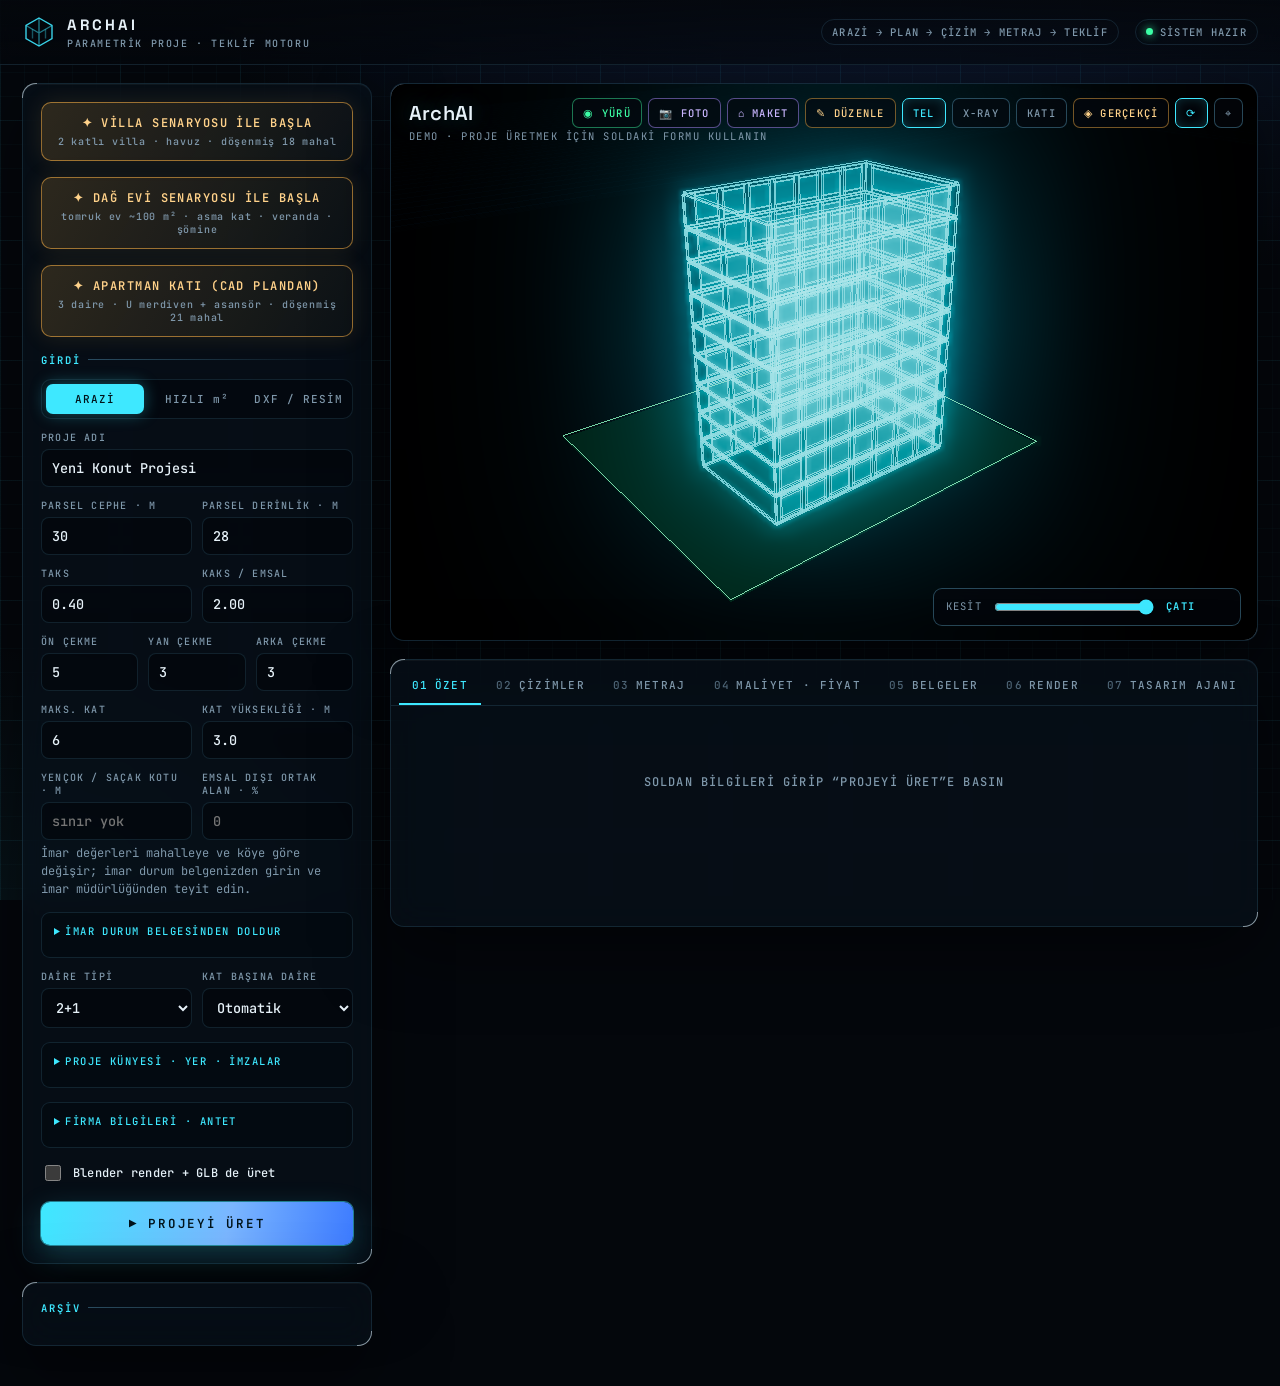
==== webapp/static/index.html @ e8eab5c1 "feat: imar durum belgesinden arazi formunu doldurma - Metin katmanlı PDF (e-imar çıktısı) çevrimdışı" ====
<!doctype html>
<html lang="tr">
<head>
<meta charset="utf-8">
<meta name="viewport" content="width=device-width, initial-scale=1">
<meta name="color-scheme" content="dark">
<title>ArchAI — Parametrik Proje ve Teklif</title>
<link rel="icon" href="data:image/svg+xml,%3Csvg xmlns='http://www.w3.org/2000/svg' viewBox='0 0 34 34'%3E%3Cpath d='M17 3 30 10.5v13L17 31 4 23.5v-13Z' fill='%2304070c' stroke='%233ee8ff' stroke-width='2'/%3E%3C/svg%3E">
<link rel="preconnect" href="https://fonts.googleapis.com"><link rel="preconnect" href="https://fonts.gstatic.com" crossorigin>
<link href="https://fonts.googleapis.com/css2?family=Space+Grotesk:wght@400;500;600;700&family=JetBrains+Mono:wght@400;500;600&display=swap" rel="stylesheet">
<script type="importmap">{"imports":{"three":"./vendor/three/three.module.js","three/addons/":"./vendor/three/addons/"}}</script>
<link rel="stylesheet" href="designs.css">
<link rel="stylesheet" href="muteahhit.css">
<style>
:root{
  --void:#04070c;--glass:rgba(9,17,27,.66);
  --line:rgba(120,210,255,.13);--line-hi:rgba(120,210,255,.32);
  --ink:#e6f1f8;--mute:#7f98ab;--dim:#4d6475;
  --cy:#3ee8ff;--cy-soft:rgba(62,232,255,.14);--blue:#3d7bff;--ok:#3cffa6;--bad:#ff5d6c;--warn:#ffb547;
  --mono:"JetBrains Mono",ui-monospace,monospace;--sans:"Space Grotesk",system-ui,sans-serif;
}
*{box-sizing:border-box}
html,body{margin:0;min-height:100%}
body{background:var(--void);color:var(--ink);font:14px/1.5 var(--sans);-webkit-font-smoothing:antialiased;
  background-image:
    radial-gradient(1200px 700px at 70% -10%,rgba(61,123,255,.16),transparent 60%),
    radial-gradient(900px 600px at -10% 110%,rgba(62,232,255,.08),transparent 60%),
    linear-gradient(rgba(62,232,255,.055) 1px,transparent 1px),linear-gradient(90deg,rgba(62,232,255,.055) 1px,transparent 1px),
    linear-gradient(rgba(62,232,255,.022) 1px,transparent 1px),linear-gradient(90deg,rgba(62,232,255,.022) 1px,transparent 1px);
  background-size:auto,auto,120px 120px,120px 120px,24px 24px,24px 24px;background-attachment:fixed}
::selection{background:var(--cy);color:#001018}
.mono{font-family:var(--mono)}

/* ---------- üst bar */
.bar{display:flex;align-items:center;gap:16px;padding:14px 22px;border-bottom:1px solid var(--line);
  background:linear-gradient(180deg,rgba(4,7,12,.9),rgba(4,7,12,.55));backdrop-filter:blur(10px);position:sticky;top:0;z-index:5}
.logo{display:flex;align-items:center;gap:11px}
.logo b{font-weight:700;letter-spacing:.2em;font-size:15px}
.logo small{display:block;font:500 10px var(--mono);color:var(--mute);letter-spacing:.16em}
.bar .sp{flex:1}
.chip{font:500 10.5px var(--mono);letter-spacing:.12em;color:var(--mute);border:1px solid var(--line);padding:5px 10px;border-radius:99px;display:flex;gap:7px;align-items:center}
.dot{width:7px;height:7px;border-radius:50%;background:var(--ok);box-shadow:0 0 10px var(--ok)}
.chip.busy .dot{background:var(--warn);box-shadow:0 0 10px var(--warn);animation:pulse .8s infinite alternate}
@keyframes pulse{to{opacity:.3}}

/* ---------- yerleşim */
.grid{display:grid;grid-template-columns:350px minmax(0,1fr);gap:18px;padding:18px 22px 40px;max-width:1680px;margin:auto}
.grid>*,.stage>*{min-width:0}
.vp canvas{max-width:100%}
@media (max-width:980px){.grid{grid-template-columns:minmax(0,1fr);padding:12px 16px 30px}.bar{padding:12px 16px}.bar .chip.opt{display:none}.stage{order:-1}.vp{height:58vh;min-height:340px}}
.glass{position:relative;background:var(--glass);border:1px solid var(--line);border-radius:14px;backdrop-filter:blur(16px) saturate(130%);
  box-shadow:inset 0 1px 0 rgba(255,255,255,.04),0 24px 70px rgba(0,0,0,.5)}
/* mimari kesim işaretleri */
.glass::before,.glass::after{content:"";position:absolute;width:14px;height:14px;pointer-events:none;border-color:var(--cy);opacity:.55}
.glass::before{top:-1px;left:-1px;border-top:1px solid;border-left:1px solid;border-top-left-radius:14px}
.glass::after{bottom:-1px;right:-1px;border-bottom:1px solid;border-right:1px solid;border-bottom-right-radius:14px}
.pad{padding:18px}
.sec-t{font:600 10.5px var(--mono);letter-spacing:.18em;color:var(--cy);margin:0 0 12px;display:flex;align-items:center;gap:8px}
.sec-t::after{content:"";flex:1;height:1px;background:linear-gradient(90deg,var(--line-hi),transparent)}

/* ---------- form */
label{display:block;font:500 10px var(--mono);letter-spacing:.12em;text-transform:uppercase;color:var(--mute);margin:12px 0 5px}
input,select{width:100%;padding:9px 10px;border:1px solid var(--line);border-radius:8px;background:rgba(2,6,11,.6);color:var(--ink);
  font:500 13.5px var(--mono);transition:border-color .15s,box-shadow .15s}
input:focus,select:focus{outline:0;border-color:var(--cy);box-shadow:0 0 0 3px var(--cy-soft),0 0 18px rgba(62,232,255,.18)}
input[type=file]{font-size:12px;padding:8px}
select option{background:#0b1522}
.r2{display:grid;grid-template-columns:1fr 1fr;gap:10px}.r3{display:grid;grid-template-columns:repeat(3,1fr);gap:10px}
.check{display:flex;gap:9px;align-items:center;margin:14px 0 2px;font:500 12px var(--mono);color:var(--ink);text-transform:none;letter-spacing:.02em;cursor:pointer}
.check input{width:16px;height:16px;accent-color:var(--cy)}
button{font:600 13px var(--sans);cursor:pointer;border:0;border-radius:9px;color:var(--ink);background:transparent;transition:transform .12s,box-shadow .2s,background .2s,color .2s}
button:active{transform:translateY(1px)}
.primary{width:100%;margin-top:16px;padding:13px;letter-spacing:.14em;font:600 12.5px var(--mono);color:#00131a;
  background:linear-gradient(100deg,var(--cy),#7ab6ff 60%,var(--blue));box-shadow:0 0 0 1px rgba(62,232,255,.5),0 10px 30px rgba(62,232,255,.22)}
.primary:hover{box-shadow:0 0 0 1px var(--cy),0 12px 40px rgba(62,232,255,.4)}
.primary:disabled{filter:grayscale(.7) brightness(.7);cursor:wait}
.ghost{display:inline-block;border:1px solid var(--line-hi);padding:8px 12px;color:var(--cy);font:500 11.5px var(--mono);letter-spacing:.08em;border-radius:9px;text-decoration:none}
.ghost:hover{background:var(--cy-soft)}
.villa{width:100%;margin:0 0 16px;padding:12px;border-radius:10px;border:1px solid rgba(255,181,71,.55);color:#ffd28a;font:600 12px var(--mono);letter-spacing:.12em;
  background:linear-gradient(120deg,rgba(255,181,71,.16),rgba(255,181,71,.03));box-shadow:0 0 22px rgba(255,181,71,.12)}
.villa small{display:block;margin-top:4px;font:500 10px var(--mono);letter-spacing:.08em;color:var(--mute)}
.villa:hover{box-shadow:0 0 0 1px #ffb547,0 0 28px rgba(255,181,71,.3)}
.seg{display:grid;grid-template-columns:repeat(3,1fr);gap:4px;padding:4px;border:1px solid var(--line);border-radius:10px;background:rgba(2,6,11,.55)}
.seg button{padding:8px 4px;font:500 11px var(--mono);letter-spacing:.1em;color:var(--mute);border-radius:7px}
.seg button.on{color:#00131a;background:var(--cy);box-shadow:0 0 16px rgba(62,232,255,.35)}
.err{display:none;margin-top:10px;padding:9px 10px;border:1px solid rgba(255,93,108,.4);background:rgba(255,93,108,.08);color:var(--bad);border-radius:8px;font:500 12px var(--mono)}
details.kunye{margin-top:14px;padding:2px 12px 10px;background:rgba(2,6,11,.35)}
details.kunye summary{font:500 10.5px var(--mono);letter-spacing:.14em;color:var(--cy)}
.recent a{display:flex;justify-content:space-between;gap:10px;padding:9px 2px;border-bottom:1px dashed var(--line);text-decoration:none;color:var(--ink);font-size:13px}
.recent a:hover{color:var(--cy)}.recent small{font:500 11px var(--mono);color:var(--mute);white-space:nowrap}

/* ---------- 3D sahne */
.stage{display:grid;gap:18px;min-width:0;align-content:start}
.vp{height:min(62vh,640px);min-height:380px;overflow:hidden;padding:0}
.vp canvas{display:block;width:100%;height:100%;border-radius:14px}
.hud{position:absolute;pointer-events:none;font-family:var(--mono)}
.hud *{pointer-events:auto}
.hud.tl{top:16px;left:18px}.hud.tr{top:14px;right:14px;display:flex;gap:6px}.hud.bl{left:18px;bottom:16px}.hud.br{right:16px;bottom:14px}
.hud.bc{left:50%;bottom:14px;transform:translateX(-50%);display:none;align-items:center;gap:8px;pointer-events:auto;background:rgba(4,8,14,.55);
  padding:6px 10px;border-radius:10px;backdrop-filter:blur(6px);color:#e6f1f8;font-size:11px}
.vp.real:not(.editing) .hud.bc{display:flex}
.vp.walking>.hud.bc{display:none!important}  /* yürürken klavye ipucuyla çakışmasın */.hud.bc input{width:130px;accent-color:#ffb547}.hud.bc b{min-width:38px;font-weight:600}
.hud.bc .vbtn.on{background:#1d2c55;border-color:#8fa8ff;color:#dfe6ff}
@media (max-width:700px){.hud.bc{bottom:112px}.hud.bc input{width:90px}}
.hud .pname{font:600 20px var(--sans);letter-spacing:.01em;text-shadow:0 0 24px rgba(62,232,255,.35)}
.hud .meta{font-size:10.5px;letter-spacing:.14em;color:var(--mute);margin-top:3px}
.vbtn{font:500 10.5px var(--mono);letter-spacing:.12em;padding:7px 10px;border:1px solid var(--line-hi);background:rgba(4,8,14,.6);color:var(--mute);border-radius:7px;backdrop-filter:blur(6px)}
.vbtn.on{color:var(--cy);border-color:var(--cy);box-shadow:inset 0 0 12px rgba(62,232,255,.18)}
.stats{display:flex;gap:18px}
.stats div{min-width:110px}.stats small{display:block;font-size:9.5px;letter-spacing:.16em;color:var(--mute)}
.stats b{font:600 17px var(--mono);color:var(--ink)}.stats b.hl{color:var(--cy);text-shadow:0 0 16px rgba(62,232,255,.4)}
.slider{display:flex;align-items:center;gap:10px;padding:8px 12px;border:1px solid var(--line-hi);border-radius:9px;background:rgba(4,8,14,.6);backdrop-filter:blur(6px);font-size:10.5px;letter-spacing:.12em;color:var(--mute)}
.slider input{width:160px;padding:0;accent-color:var(--cy);background:none;border:0;box-shadow:none}
.slider b{color:var(--cy);min-width:62px;font-weight:600}
@media (max-width:700px){.stats div:nth-child(n+2){display:none}.hud.bl{bottom:68px}.slider input{width:120px}
  .hud.tr{flex-wrap:wrap;justify-content:flex-end;max-width:48%}.hud.tl{max-width:50%}.hud .pname{font-size:16px}.hud .meta{font-size:9.5px}
}
.realbtn{color:#ffd28a;border-color:rgba(255,181,71,.45)}.realbtn.on{color:#ffd28a;border-color:#ffb547;box-shadow:inset 0 0 12px rgba(255,181,71,.25)}
.vp.real .hud .pname,.vp.real .hud .meta,.vp.real .stats b,.vp.real .stats small{text-shadow:0 1px 3px rgba(0,0,0,.85),0 0 14px rgba(0,0,0,.6)}
.vp.real .hud.tl,.vp.real .hud.bl{background:rgba(4,8,14,.55);padding:8px 12px;border-radius:10px;backdrop-filter:blur(6px)}
.idrawer{display:none;position:absolute;top:60px;right:12px;bottom:12px;width:310px;padding:0;z-index:3;overflow:hidden;flex-direction:column;pointer-events:auto}
.vp.editing .idrawer{display:flex}.vp.editing>.hud.bl{display:none}.vp.editing>.hud.br{right:auto;left:18px}  /* kesit düzenlerken de erişilebilir */
.vp.editing.walking .idrawer{top:58px}
.ihead{display:flex;align-items:center;gap:6px;padding:0 8px 0 0;border-bottom:1px solid var(--line)}.ihead .tabs{border:0;flex:1;margin:0}
.ibody{overflow:auto;padding:12px;flex:1}
.sw{display:grid;grid-template-columns:repeat(3,1fr);gap:7px}
.sw button{display:flex;flex-direction:column;gap:5px;padding:5px;border:1px solid var(--line);border-radius:9px;background:rgba(2,6,11,.5);color:var(--ink);font:500 10px var(--sans);text-align:center;line-height:1.2}
.sw button:hover{border-color:var(--line-hi)}.sw button.on{border-color:#ffb547;box-shadow:0 0 0 1px #ffb547,0 0 16px rgba(255,181,71,.25)}
.sw img{width:100%;aspect-ratio:1;object-fit:cover;border-radius:6px;background:#dfe3e6}
.sw.paint i{display:block;width:100%;aspect-ratio:1.6;border-radius:6px;border:1px solid rgba(255,255,255,.15)}
.sw.obj em{display:grid;place-items:center;width:100%;aspect-ratio:1;border-radius:6px;background:linear-gradient(160deg,#27384a,#121c27);font-style:normal;font-size:30px}
.irow{display:flex;gap:6px;margin-top:10px;flex-wrap:wrap}.irow .vbtn{flex:1}
.inote{color:var(--mute);font-size:11px;margin:8px 0 0}
.isum div{display:flex;justify-content:space-between;font:500 11.5px var(--mono);padding:4px 0;border-bottom:1px dashed var(--line)}.isum b{color:var(--cy);font-weight:600}.isum .muted b{color:var(--mute)}
.selbar{display:flex;gap:6px;align-items:center;padding:9px 12px;border-bottom:1px solid var(--line);background:rgba(255,181,71,.07)}.selbar b{flex:1;font-size:12.5px}
.ihint{display:none;position:absolute;left:18px;bottom:66px;max-width:calc(100% - 360px);white-space:normal !important;z-index:4;font:500 11px var(--mono);letter-spacing:.06em;color:#ffd28a;background:rgba(4,8,14,.82);border:1px solid rgba(255,181,71,.45);padding:7px 14px;border-radius:99px;pointer-events:none;white-space:nowrap}
@media (max-width:700px){.idrawer{left:8px;right:8px;width:auto;top:auto;height:52%}}
.truebtn{color:#c9b6ff;border-color:rgba(170,140,255,.5)}.truebtn:hover{box-shadow:inset 0 0 12px rgba(170,140,255,.3)}.truebtn:disabled{opacity:.45;cursor:wait}
.jobs{position:fixed;right:18px;bottom:18px;z-index:15;display:grid;gap:8px;width:320px}
.job{background:rgba(9,17,27,.92);border:1px solid rgba(170,140,255,.45);border-radius:11px;padding:11px 13px;font:500 11px var(--mono);letter-spacing:.06em;backdrop-filter:blur(10px);box-shadow:0 12px 40px rgba(0,0,0,.5)}
.job b{color:#d8ccff;font-weight:600}.job small{display:block;color:var(--mute);margin-top:3px}
.job .bar{height:4px;border-radius:4px;background:rgba(255,255,255,.08);margin-top:8px;overflow:hidden}.job .bar i{display:block;height:100%;background:linear-gradient(90deg,#8f6bff,var(--cy));transition:width .4s}
.job button{margin-top:8px;width:100%}
.photo{position:fixed;inset:0;z-index:25;background:#000;display:none}.photo.on{display:block}
.ptop{position:absolute;left:0;right:0;top:0;display:flex;align-items:center;gap:8px;padding:14px 18px;background:linear-gradient(180deg,rgba(0,0,0,.75),transparent);font-family:var(--mono)}
.ptop b{font:600 18px var(--sans)}.ptop small{display:block;color:var(--mute);font-size:10.5px;letter-spacing:.14em}.ptop .sp{flex:1}
.photo img{position:absolute;inset:0;margin:auto;max-width:100%;max-height:100%;object-fit:contain}
.gallery{display:grid;grid-template-columns:repeat(auto-fill,minmax(240px,1fr));gap:12px;margin-top:12px}
.gallery button{padding:0;border:1px solid var(--line);border-radius:10px;overflow:hidden;background:#000;text-align:left}
.gallery img{width:100%;aspect-ratio:16/9;object-fit:cover;display:block}.gallery span{display:block;padding:7px 10px;font:500 10.5px var(--mono);color:var(--mute)}
.walkbtn{color:var(--ok);border-color:rgba(60,255,166,.45)}.walkbtn:hover{box-shadow:inset 0 0 12px rgba(60,255,166,.25)}
.whud{display:none;position:absolute;inset:0;pointer-events:none}
.vp.walking .whud{display:block}.vp.walking>.hud{display:none}.vp.walking canvas{cursor:crosshair}
.cross{position:absolute;left:50%;top:50%;width:18px;height:18px;margin:-9px 0 0 -9px;border:1px solid rgba(62,232,255,.8);border-radius:50%;box-shadow:0 0 10px rgba(62,232,255,.5)}
.cross::after{content:"";position:absolute;left:50%;top:50%;width:2px;height:2px;margin:-1px;background:var(--cy)}
.whelp{position:absolute;left:50%;bottom:16px;transform:translateX(-50%);font:500 10.5px var(--mono);letter-spacing:.14em;color:var(--mute);
  background:rgba(4,8,14,.7);border:1px solid var(--line-hi);padding:8px 14px;border-radius:99px;white-space:nowrap;backdrop-filter:blur(6px)}
.whelp b{color:var(--cy)}
@media (max-width:700px){.whelp{font-size:9px;white-space:normal;text-align:center;width:88%}}
.scan{position:absolute;inset:0;border-radius:14px;display:none;overflow:hidden;background:rgba(4,7,12,.35)}
.scan::before{content:"";position:absolute;left:0;right:0;height:120px;background:linear-gradient(180deg,transparent,rgba(62,232,255,.22),transparent);animation:scan 1.6s linear infinite}
@keyframes scan{from{top:-120px}to{top:100%}}
.scan div{position:absolute;inset:auto 0 50% 0;text-align:center;font:600 12px var(--mono);letter-spacing:.3em;color:var(--cy);text-shadow:0 0 18px var(--cy)}

/* ---------- modül paneli */
.tabs{display:flex;gap:2px;padding:6px 8px 0;border-bottom:1px solid var(--line);overflow-x:auto;scrollbar-width:none}
.tabs button{padding:12px 13px 11px;font:500 11px var(--mono);letter-spacing:.12em;color:var(--mute);border-radius:0;border-bottom:2px solid transparent;white-space:nowrap}
.tabs button i{font-style:normal;color:var(--dim);margin-right:6px}
.tabs button.on{color:var(--cy);border-color:var(--cy)}.tabs button.on i{color:var(--cy)}
.tabs button:hover{color:var(--ink)}
#view{padding:18px;min-height:220px}
.kpis{display:grid;grid-template-columns:repeat(auto-fit,minmax(170px,1fr));gap:12px;margin-bottom:18px}
.kpi{border:1px solid var(--line);border-radius:11px;padding:13px 14px;background:linear-gradient(160deg,rgba(62,232,255,.06),transparent 55%)}
.kpi small{display:block;font:500 9.5px var(--mono);letter-spacing:.16em;color:var(--mute);text-transform:uppercase}
.kpi b{display:block;font:600 19px var(--mono);margin-top:5px}.kpi.hl b{color:var(--cy);text-shadow:0 0 18px rgba(62,232,255,.35)}
table{width:100%;border-collapse:collapse;font-size:13px}
th{font:500 9.5px var(--mono);letter-spacing:.16em;text-transform:uppercase;color:var(--mute);text-align:left;padding:9px 8px;border-bottom:1px solid var(--line-hi);position:sticky;top:0;background:#08111b;z-index:1}
td{padding:8px;border-bottom:1px solid var(--line);vertical-align:middle}
tr:hover td{background:rgba(62,232,255,.035)}
td.n,th.n{text-align:right;font-family:var(--mono);font-variant-numeric:tabular-nums}
td.code{font:500 11.5px var(--mono);color:var(--cy)}
td input,td select{padding:6px 8px;font-size:12.5px}td input.num{width:112px;text-align:right}
.scroll{max-height:560px;overflow:auto;border:1px solid var(--line);border-radius:10px}
.ok{color:var(--ok)}.bad{color:var(--bad)}.warn{color:var(--warn)}
.flag{display:inline-block;font:600 10px var(--mono);letter-spacing:.12em;padding:3px 8px;border-radius:99px;border:1px solid currentColor}
.warnbox{border:1px solid rgba(255,181,71,.35);background:rgba(255,181,71,.07);color:var(--warn);padding:9px 12px;border-radius:9px;font:500 12px var(--mono);margin-bottom:12px}
.note{color:var(--mute);font-size:12px;margin-top:10px}
.cols{display:grid;grid-template-columns:minmax(0,1fr) 340px;gap:18px;margin-top:16px;align-items:start}
@media (max-width:900px){.cols{grid-template-columns:1fr}}
.totals{border:1px solid var(--line-hi);border-radius:11px;padding:14px;background:linear-gradient(160deg,rgba(62,232,255,.07),transparent 60%)}
.totals div{display:flex;justify-content:space-between;padding:5px 0;font:500 12.5px var(--mono);color:var(--mute)}
.totals div b{color:var(--ink);font-weight:500}
.totals .big{border-top:1px solid var(--line-hi);margin-top:6px;padding-top:10px;color:var(--ink)}
.totals .big b{font:600 20px var(--mono);color:var(--cy);text-shadow:0 0 18px rgba(62,232,255,.35)}
.sheets{display:grid;grid-template-columns:repeat(auto-fill,minmax(310px,1fr));gap:14px}
.sheet{border:1px solid var(--line);border-radius:11px;overflow:hidden;background:#02070d;transition:border-color .2s,box-shadow .2s}
.sheet:hover{border-color:var(--cy);box-shadow:0 0 30px rgba(62,232,255,.15)}
.sheet img,.bp{filter:invert(1) sepia(1) saturate(4) hue-rotate(150deg) brightness(1.05) contrast(1.05)}
.sheet img{width:100%;display:block;cursor:zoom-in;aspect-ratio:1.414;object-fit:cover}
.sheet div{display:flex;justify-content:space-between;align-items:center;padding:9px 12px;border-top:1px solid var(--line);font:500 11px var(--mono);letter-spacing:.1em;text-transform:uppercase}
a{color:var(--cy)}
.docs{display:grid;grid-template-columns:repeat(auto-fill,minmax(230px,1fr));gap:12px}
.doc{display:block;padding:16px;border:1px solid var(--line);border-radius:11px;text-decoration:none;color:var(--ink);background:linear-gradient(160deg,rgba(62,232,255,.05),transparent 60%);transition:border-color .2s,transform .2s}
.doc:hover{border-color:var(--cy);transform:translateY(-2px)}
.doc small{display:block;font:500 10px var(--mono);letter-spacing:.14em;color:var(--cy);margin-bottom:6px}
.doc b{font-weight:600}.doc span{display:block;color:var(--mute);font-size:12px;margin-top:4px}
details{border:1px solid var(--line);border-radius:9px;margin-top:8px;padding:2px 10px}
summary{cursor:pointer;padding:9px 0;font:500 12px var(--mono);letter-spacing:.06em}
.renders{display:grid;grid-template-columns:1fr 1fr;gap:12px}.renders img{width:100%;border-radius:10px;border:1px solid var(--line)}
@media (max-width:700px){.renders{grid-template-columns:1fr}}
.empty{text-align:center;color:var(--mute);padding:50px 10px;font:500 12px var(--mono);letter-spacing:.1em}
#zoom{position:fixed;inset:0;background:rgba(2,5,9,.92);display:none;align-items:center;justify-content:center;z-index:20;backdrop-filter:blur(6px)}
#zoom img{max-width:96vw;max-height:94vh;border:1px solid var(--line-hi);border-radius:8px}
@media (max-width:700px){.kpis{grid-template-columns:1fr 1fr}.kpi b{font-size:15px}}
@media (prefers-reduced-motion:reduce){.scan::before,.chip.busy .dot{animation:none}}
</style>
</head>
<body>
<header class="bar">
  <div class="logo">
    <svg width="34" height="34" viewBox="0 0 34 34" fill="none" stroke="#3ee8ff" stroke-width="1.4" aria-hidden="true">
      <path d="M17 3 30 10.5v13L17 31 4 23.5v-13Z" opacity=".9"/><path d="M17 3v28M4 10.5l13 7.5 13-7.5" opacity=".5"/><path d="M10.5 14.2v9.3M23.5 14.2v9.3" opacity=".35"/>
    </svg>
    <div><b>ARCHAI</b><small>PARAMETRİK PROJE · TEKLİF MOTORU</small></div>
  </div>
  <div class="sp"></div>
  <button class="ghost" id="vidbtn" style="display:none" title="Bu projeden tek tıkla müşteriye sunulacak tanıtım videosu üret">🎬 MÜŞTERİ VİDEOSU</button>
  <div class="chip opt">ARAZİ → PLAN → ÇİZİM → METRAJ → TEKLİF</div>
  <div class="chip" id="status"><span class="dot"></span><span id="stxt">SİSTEM HAZIR</span></div>
</header>

<main class="grid">
<aside style="display:grid;gap:18px;align-content:start">
  <div class="glass pad">
    <button class="villa" id="villa">✦ VİLLA SENARYOSU İLE BAŞLA<small>2 katlı villa · havuz · döşenmiş 18 mahal</small></button>
    <button class="villa" id="cabin">✦ DAĞ EVİ SENARYOSU İLE BAŞLA<small>tomruk ev ~100 m² · asma kat · veranda · şömine</small></button>
    <button class="villa" id="apartment">✦ APARTMAN KATI (CAD PLANDAN)<small>3 daire · U merdiven + asansör · döşenmiş 21 mahal</small></button>
    <p class="sec-t">GİRDİ</p>
    <div class="seg" id="mode"><button data-m="land" class="on">ARAZİ</button><button data-m="quick">HIZLI m²</button><button data-m="dxf">DXF / RESİM</button></div>
    <label for="name">Proje adı</label><input id="name" value="Yeni Konut Projesi">
    <div data-show="land">
      <div class="r2"><div><label for="pw">Parsel cephe · m</label><input id="pw" type="number" value="30"></div><div><label for="pd">Parsel derinlik · m</label><input id="pd" type="number" value="28"></div></div>
      <div class="r2"><div><label for="taks">TAKS</label><input id="taks" type="number" step="0.01" value="0.40"></div><div><label for="kaks">KAKS / Emsal</label><input id="kaks" type="number" step="0.05" value="2.00"></div></div>
      <div class="r3"><div><label for="fr">Ön çekme</label><input id="fr" type="number" value="5"></div><div><label for="sd">Yan çekme</label><input id="sd" type="number" value="3"></div><div><label for="rr">Arka çekme</label><input id="rr" type="number" value="3"></div></div>
      <div class="r2"><div><label for="mf">Maks. kat</label><input id="mf" type="number" value="6"></div><div><label for="fh">Kat yüksekliği · m</label><input id="fh" type="number" step="0.1" value="3.0"></div></div>
      <div class="r2"><div><label for="mh" title="İmar planı notundaki yençok / saçak kotu sınırı. Boş bırakılırsa sınır uygulanmaz.">Yençok / saçak kotu · m</label><input id="mh" type="number" step="0.1" placeholder="sınır yok"></div><div><label for="ed" title="Merdiven, asansör ve ortak alanların emsale girmeyen payı (% brüt, en çok 30). Belediyeye göre değişir; boş = 0.">Emsal dışı ortak alan · %</label><input id="ed" type="number" step="1" min="0" max="30" placeholder="0"></div></div>
      <p class="note mono" style="margin:4px 0 0">İmar değerleri mahalleye ve köye göre değişir; imar durum belgenizden girin ve imar müdürlüğünden teyit edin.</p>
      <details class="kunye" id="imar"><summary>İMAR DURUM BELGESİNDEN DOLDUR</summary>
        <label for="im-file">Belge · .pdf (e-imar çıktısı) veya taranmış görsel</label><input id="im-file" type="file" accept=".pdf,.png,.jpg,.jpeg,.webp">
        <label class="check"><input id="im-ok" type="checkbox"> Metin okunamazsa Claude okusun (belgeyi Anthropic'e gönderir)</label>
        <button class="ghost" id="im-go" style="width:100%;margin-top:8px">↑ BELGEYİ OKU VE FORMU DOLDUR</button>
        <div id="im-out"></div>
      </details>
    </div>
    <div data-show="quick" hidden>
      <div class="r2"><div><label for="qa">Toplam brüt · m²</label><input id="qa" type="number" value="600"></div><div><label for="qf">Kat sayısı</label><input id="qf" type="number" value="3"></div></div>
    </div>
    <div data-show="land quick">
      <div class="r2"><div><label for="ut">Daire tipi</label><select id="ut"><option value="auto">Otomatik</option><option>1+1</option><option selected>2+1</option><option>3+1</option><option>4+1</option></select></div>
      <div><label for="upf">Kat başına daire</label><select id="upf"><option value="auto">Otomatik</option><option value="1">1</option><option value="2">2</option><option value="3">3</option><option value="4">4</option></select></div></div>
    </div>
    <div data-show="dxf" hidden>
      <label for="file">Plan · .dxf (DUVAR · PENCERE · KAPI · MAHAL) veya resim (.png/.jpg — CAD ekran görüntüsü, tarama)</label><input id="file" type="file" accept=".dxf,.png,.jpg,.jpeg,.webp">
      <div class="r2"><div><label for="df">Kat sayısı</label><input id="df" type="number" value="1"></div><div><label for="dfh">Kat yüksekliği · m</label><input id="dfh" type="number" step="0.1" value="3.0"></div></div>
      <label class="check"><input id="vis" type="checkbox"> Claude görsel okuması (planı Anthropic'e gönderir)</label>
    </div>
    <details class="kunye"><summary>PROJE KÜNYESİ · YER · İMZALAR</summary>
      <div class="r3"><div><label for="s_il">İl</label><input id="s_il" data-k="site.il"></div><div><label for="s_ilce">İlçe</label><input id="s_ilce" data-k="site.ilce"></div><div><label for="s_mah">Mahalle</label><input id="s_mah" data-k="site.mahalle"></div></div>
      <div class="r3"><div><label for="s_pafta">Pafta</label><input id="s_pafta" data-k="site.pafta"></div><div><label for="s_ada">Ada</label><input id="s_ada" data-k="site.ada"></div><div><label for="s_parsel">Parsel</label><input id="s_parsel" data-k="site.parsel"></div></div>
      <label for="s_road">Cephe aldığı yol</label><input id="s_road" data-k="site.road">
      <div class="r2"><div><label for="c_name">Yapı sahibi / müşteri</label><input id="c_name" data-k="customer.name"></div><div><label for="c_addr">Müşteri adresi</label><input id="c_addr" data-k="customer.address"></div></div>
      <div class="r2"><div><label for="p_arch">Müellif mimar</label><input id="p_arch" data-k="architect" data-save></div><div><label for="p_drawn">Çizen</label><input id="p_drawn" data-k="drawn_by" data-save></div></div>
      <div class="r2"><div><label for="p_chk">Kontrol</label><input id="p_chk" data-k="checked_by" data-save></div><div><label for="p_app">Onay</label><input id="p_app" data-k="approved_by" data-save></div></div>
    </details>
    <details class="kunye"><summary>FİRMA BİLGİLERİ · ANTET</summary>
      <label for="f_name">Firma unvanı</label><input id="f_name" data-k="company.name" data-save>
      <label for="f_addr">Adres</label><input id="f_addr" data-k="company.address" data-save>
      <div class="r2"><div><label for="f_tel">Telefon</label><input id="f_tel" data-k="company.phone" data-save></div><div><label for="f_mail">E-posta</label><input id="f_mail" data-k="company.email" data-save></div></div>
      <div class="r2"><div><label for="f_vd">Vergi dairesi</label><input id="f_vd" data-k="company.tax_office" data-save></div><div><label for="f_vn">Vergi no</label><input id="f_vn" data-k="company.tax_no" data-save></div></div>
      <div class="r2"><div><label for="f_sig">Yetkili adı soyadı</label><input id="f_sig" data-k="company.signatory" data-save></div><div><label for="f_ttl">Unvanı</label><input id="f_ttl" data-k="company.title" data-save></div></div>
      <div class="r2"><div><label for="f_city">Yetkili mahkeme ili</label><input id="f_city" data-k="company.city" data-save></div><div style="align-self:end"><button class="ghost" id="saveco" style="width:100%">KAYDET</button></div></div>
      <p class="note" style="margin-top:6px">Firma bilgileri ve imzacılar kaydedilir; tüm paftalarda, teklif ve şartnamede kullanılır.</p>
    </details>
    <label class="check"><input id="r3d" type="checkbox"> Blender render + GLB de üret</label>
    <button class="primary" id="go">▶ PROJEYİ ÜRET</button>
    <div class="err" id="err"></div>
  </div>
  <div class="glass pad"><p class="sec-t">ARŞİV</p><div class="recent" id="recent"></div></div>
</aside>

<section class="stage">
  <div class="glass vp" id="vp">
    <canvas id="cv"></canvas>
    <div class="hud tl"><div class="pname" id="hname">—</div><div class="meta" id="hmeta">3D ÖN TASARIM</div></div>
    <div class="hud tr">
      <button class="vbtn walkbtn" id="walk" title="Projenin içinde birinci şahıs gezin">◉ YÜRÜ</button>
      <button class="vbtn truebtn" data-real="still" title="Bu kadrajı Blender Cycles ile fotogerçekçi render et">📷 FOTO</button>
      <button class="vbtn truebtn" data-real="maket" title="Seçili kat, çatısız maket kuşbakışı — Cycles yüksek kalite (2560 px)">⌂ MAKET</button>
      <button class="vbtn realbtn" id="edit" title="Zemin, boya ve nesne düzenleyici">✎ DÜZENLE</button>
      <button class="vbtn on" data-vm="wire">TEL</button><button class="vbtn" data-vm="xray">X-RAY</button><button class="vbtn" data-vm="solid">KATI</button><button class="vbtn realbtn" data-vm="real">◈ GERÇEKÇİ</button>
      <button class="vbtn on" id="rot" title="Otomatik döndür" aria-label="Otomatik döndür">⟳</button><button class="vbtn" id="fit" title="Kadrajı sıfırla" aria-label="Kadrajı sıfırla">⌖</button>
    </div>
    <div class="hud bl"><div class="stats" id="hstats"></div></div>
    <div class="hud bc sunbar" id="sunbar"><span>☀</span><input id="sunh" type="range" min="6" max="20" step=".25" value="11" aria-label="Güneş saati"><b id="sunt">11:00</b><button class="vbtn" id="night" title="Gece: güneş kapanır, oda lambaları yanar">☾ GECE</button></div>
    <div class="hud br"><div class="slider"><span>KESİT</span><input id="lv" type="range" min="1" max="1" value="1" aria-label="Gösterilen kat"><b id="lvt">—</b></div></div>
    <div class="whud" id="whud">
      <div class="cross"></div>
      <div class="hud tl"><div class="meta" id="wlvl">—</div><div class="pname" id="wroom">—</div><div class="meta" id="warea"></div></div>
      <div class="hud tr"><button class="vbtn truebtn" data-real="still">📷 FOTO</button><button class="vbtn realbtn" id="wedit">✎ DÜZENLE</button><button class="vbtn" id="wdn" title="Alt kat (Q)">▼ KAT</button><button class="vbtn" id="wup" title="Üst kat (E)">▲ KAT</button><button class="vbtn on" id="wexit">✕ ÇIK</button></div>
      <div class="whelp" id="whelp">WASD / OKLAR HAREKET · FARE BAKIŞ · SHIFT KOŞ · <b>F</b> / TIK KAPI · MERDİVENDEN ÇIK · Q / E KAT · <b>ESC</b> ÇIKIŞ</div>
    </div>
    <aside class="idrawer glass" id="idrawer">
      <div class="ihead"><div class="tabs" id="itabs"><button data-it="zemin" class="on">ZEMİN</button><button data-it="duvar">DUVAR</button><button data-it="nesne">NESNE</button></div>
        <button class="vbtn" id="iclose" aria-label="Paneli kapat">✕</button></div>
      <div id="isel"></div><div class="ibody" id="ibody"></div>
    </aside>
    <div class="ihint" id="ihint"></div>
    <div class="scan" id="scan"><div id="scantxt">PLAN ÜRETİLİYOR</div></div>
  </div>
  <div class="glass">
    <div class="tabs" id="tabs">
      <button data-t="ozet" class="on"><i>01</i>ÖZET</button><button data-t="cizim"><i>02</i>ÇİZİMLER</button><button data-t="metraj"><i>03</i>METRAJ</button>
      <button data-t="maliyet"><i>04</i>MALİYET · FİYAT</button><button data-t="belge"><i>05</i>BELGELER</button><button data-t="3d"><i>06</i>RENDER</button><button data-t="tasarim"><i>07</i>TASARIM AJANI</button><button data-t="poz"><i>08</i>POZ · KEŞİF</button><button data-t="onay"><i>09</i>ONAY</button>
    </div>
    <div id="view"><div class="empty">SOLDAN BİLGİLERİ GİRİP “PROJEYİ ÜRET”E BASIN</div></div>
  </div>
</section>
</main>
<div id="zoom"><img alt=""></div>
<div class="jobs" id="jobs"></div>
<div class="photo" id="photo"><img alt="Cycles fotogerçekçi render"><div class="ptop"><b>CYCLES · FOTOGERÇEKÇİ RENDER</b><div class="sp"></div>
  <a class="vbtn" id="pdl" download>↓ JPG</a><button class="vbtn on" id="pclose">✕ KAPAT</button></div></div>

<script type="module">
import * as THREE from 'three';
import {OrbitControls} from 'three/addons/controls/OrbitControls.js';
import {EffectComposer} from 'three/addons/postprocessing/EffectComposer.js';
import {RenderPass} from 'three/addons/postprocessing/RenderPass.js';
import {UnrealBloomPass} from 'three/addons/postprocessing/UnrealBloomPass.js';
import {OutputPass} from 'three/addons/postprocessing/OutputPass.js';
import {createInterior} from './interior.js';
import {createDesigns} from './designs.js';
import {createContractor} from './muteahhit.js';

const $=s=>document.querySelector(s), $$=s=>[...document.querySelectorAll(s)];
const tl=v=>v==null?'—':v.toLocaleString('tr-TR',{style:'currency',currency:'TRY',maximumFractionDigits:0});
const n2=v=>v==null?'—':Number(v).toLocaleString('tr-TR',{maximumFractionDigits:2});
// innerHTML / şablon içine giren kullanıcı, dosya ve model kaynaklı her değer bundan geçer (XSS)
const esc=s=>String(s??'').replace(/[&<>"']/g,c=>({'&':'&amp;','<':'&lt;','>':'&gt;','"':'&quot;',"'":'&#39;'}[c]));
const SHEET={vaziyet:'Vaziyet planı',zemin_kat_plani:'Zemin kat planı',normal_kat_plani:'Normal kat planı',kesit_AA:'A-A kesiti',on_gorunus:'Ön görünüş'};
let mode='land', P=null, tab='ozet', adj={}, timer=null;

/* ================================================================ 3D viewport */
const V={};
function initViewport(){
  const cv=$('#cv'), host=$('#vp');
  const R=new THREE.WebGLRenderer({canvas:cv,antialias:true,alpha:true});
  R.setPixelRatio(Math.min(devicePixelRatio,2));
  R.toneMapping=THREE.ACESFilmicToneMapping;
  const S=new THREE.Scene(); S.fog=new THREE.FogExp2(0x04070c,0.0065);
  const C=new THREE.PerspectiveCamera(38,1,0.1,3000);
  const O=new OrbitControls(C,cv); O.enableDamping=true; O.dampingFactor=.07; O.autoRotate=!matchMedia('(prefers-reduced-motion:reduce)').matches; O.autoRotateSpeed=.55; O.maxPolarAngle=Math.PI*.49;
  S.add(new THREE.HemisphereLight(0x9fdcff,0x05080c,.9));
  const sun=new THREE.DirectionalLight(0xffffff,1.4); sun.position.set(-60,120,80); S.add(sun);
  const g1=new THREE.GridHelper(600,120,0x1b5f73,0x0f2d3b); g1.material.transparent=true; g1.material.opacity=.35; S.add(g1);
  const g2=new THREE.GridHelper(600,600,0x0c2330,0x0c2330); g2.material.transparent=true; g2.material.opacity=.18; g2.position.y=-.01; S.add(g2);
  const comp=new EffectComposer(R); comp.addPass(new RenderPass(S,C));
  const bloom=new UnrealBloomPass(new THREE.Vector2(1,1),.45,.45,.3); comp.addPass(bloom); comp.addPass(new OutputPass());
  Object.assign(V,{R,S,C,O,comp,bloom,root:new THREE.Group(),levels:[],mode:'wire',t0:0});
  S.add(V.root);
  V.mat={
    edge:new THREE.LineBasicMaterial({color:0x3ee8ff,transparent:true,opacity:.85}),
    edgeDim:new THREE.LineBasicMaterial({color:0x3ee8ff,transparent:true,opacity:.28}),
    edgeIn:new THREE.LineBasicMaterial({color:0x6fcfff,transparent:true,opacity:.16}),
    edgeSite:new THREE.LineBasicMaterial({color:0x3cffa6,transparent:true,opacity:.9}),
    edgeSet:new THREE.LineDashedMaterial({color:0xffb547,dashSize:.8,gapSize:.6,transparent:true,opacity:.75}),
    face:new THREE.MeshStandardMaterial({color:0x14222f,roughness:.75,metalness:.15,transparent:true,opacity:0,depthWrite:false}),
    slab:new THREE.MeshStandardMaterial({color:0x10202d,roughness:.8,metalness:.1,transparent:true,opacity:0,depthWrite:false}),
    glass:new THREE.MeshBasicMaterial({color:0x3ee8ff,transparent:true,opacity:.16,side:THREE.DoubleSide,depthWrite:false}),
    site:new THREE.MeshBasicMaterial({color:0x3cffa6,transparent:true,opacity:.035,side:THREE.DoubleSide,depthWrite:false}),
    tree:new THREE.MeshBasicMaterial({color:0x3cffa6,wireframe:true,transparent:true,opacity:.35}),
  };
  const resize=()=>{const w=host.clientWidth,h=host.clientHeight;R.setSize(w,h,false);comp.setSize(w,h);bloom.setSize(w,h);C.aspect=w/h;C.updateProjectionMatrix();window.IN?.resizeAO();};
  new ResizeObserver(resize).observe(host); resize();
  // katlar sırayla yükselir: grup ofseti + malzeme opaklığı yerine görünürlük/ölçek (paylaşılan malzemeler bozulmasın)
  let last=performance.now();
  const loop=()=>{
    requestAnimationFrame(loop);
    const now=performance.now(), dt=Math.min(.05,(now-last)/1000); last=now;
    if(WK.on)walkStep(dt,now); else if(!V.intro)O.update();
    window.IN?.tick(dt);
    if(V.intro){  // 2D plan → 3D: kamera tepeden eğik açıya süzülür, duvarlar yerden büyür, ardından mobilya
      const I=V.intro, t=(now-I.t0)/1000, ez=x=>{x=Math.min(1,Math.max(0,x));return x<.5?4*x*x*x:1-Math.pow(-2*x+2,3)/2;};
      const kc=ez(t/1.9), kw=ez((t-.25)/1.0), kf=ez((t-1.0)/.8);
      C.position.lerpVectors(I.p0,I.p1,kc); O.target.lerpVectors(I.t0v,I.t1,kc); C.lookAt(O.target);
      V.levels.forEach(L=>{L.group.position.y=0; L.group.scale.y=L.site?1:Math.max(.002,kw); L.group.visible=L.show;});
      window.IN?.grow(kf);
      if(t>2.1){V.intro=null; O.enabled=true; window.IN?.grow(1);}
    }else V.levels.forEach((L,i)=>{
      const k=Math.min(1,Math.max(0,(now-V.t0-i*140)/650)), e=1-Math.pow(1-k,3);
      L.group.position.y=(1-e)*-5; L.group.scale.y=.2+.8*e; L.group.visible=L.show&&k>0;
    });
    comp.render();
  };
  requestAnimationFrame(loop);
  $$('[data-vm]').forEach(b=>b.onclick=()=>{$$('[data-vm]').forEach(x=>x.classList.toggle('on',x===b));setMode(b.dataset.vm);});
  $('#rot').onclick=()=>{O.autoRotate=!O.autoRotate;$('#rot').classList.toggle('on',O.autoRotate);};
  $('#rot').classList.toggle('on',O.autoRotate);
  $('#fit').onclick=()=>fit();
  const sunUI=()=>{const h=+$('#sunh').value,n=$('#night').classList.contains('on');$('#sunt').textContent=`${String(Math.floor(h)).padStart(2,'0')}:${String(Math.round((h%1)*60)).padStart(2,'0')}`;IN.setSun(h,n);};
  $('#sunh').oninput=sunUI; $('#night').onclick=()=>{$('#night').classList.toggle('on');sunUI();};
  $('#lv').oninput=()=>{applyLevels();if(V.mode==='real'||$('#vp').classList.contains('editing')){fitVisible();IN.refreshHint?.();}};
  initWalk();
}

function setMode(m){
  V.mode=m; $('#vp').classList.toggle('real',m==='real');
  if(m==='real'){IN.setReal(true);return;}
  if(IN.real)IN.setReal(false);
  const M=V.mat;
  M.face.opacity={wire:0,xray:.10,solid:.94}[m]; M.face.depthWrite=m==='solid';
  M.slab.opacity={wire:.05,xray:.14,solid:.97}[m]; M.slab.depthWrite=m==='solid';
  M.edge.opacity=m==='solid'?.6:.8; M.edgeIn.opacity={wire:.16,xray:.22,solid:.12}[m];
  V.bloom.strength=(m==='solid'?.25:.45)*(V.dense?.6:1);
}

// eleman listesi → sahne (plan x,y,z → three x, z, -y)
function edgesOf(geo,mat){return new THREE.LineSegments(new THREE.EdgesGeometry(geo,20),mat);}
function addBox(g,cx,cy,z0,L,T,H,ang,faceMat,edgeMat){
  const geo=new THREE.BoxGeometry(L,H,T);
  const grp=new THREE.Group(); grp.position.set(cx,z0+H/2,-cy); grp.rotation.y=ang;
  grp.add(new THREE.Mesh(geo,faceMat), edgesOf(geo,edgeMat)); g.add(grp);
}
function buildWall(g,w){
  const [x0,y0]=w.start,[x1,y1]=w.end, L=Math.hypot(x1-x0,y1-y0); if(L<1e-4)return;
  const ux=(x1-x0)/L, uy=(y1-y0)/L, ang=Math.atan2(uy,ux), T=w.thickness||.2, H=w.height||2.8, zb=w.base_z||0;
  const at=s=>[x0+ux*s,y0+uy*s];
  const em=T>=.2?V.mat.edge:V.mat.edgeIn;  // iç bölme duvarları sönük: yoğun planda parlama sisi olmasın
  const seg=(a,b,za,zt)=>{if(b-a<1e-3||zt-za<1e-3)return;const [cx,cy]=at((a+b)/2);addBox(g,cx,cy,zb+za,b-a,T,zt-za,ang,V.mat.face,em);
    const grp=g.children[g.children.length-1]; grp.userData.wall=w.name; grp.children[0].userData.surf={role:'wall',tag:w.tag}; grp.children[0].userData.wall=w;};
  if(w.profile==='gable'){  // alınlık üçgeni: daralan kademeli kutular
    const n=8; for(let k=0;k<n;k++){const f=1-(k+.5)/n,[cx,cy]=at(L/2);addBox(g,cx,cy,zb+k*H/n,L*f,T,H/n,ang,V.mat.face,em);
      g.children[g.children.length-1].children[0].userData.surf={role:'wall',tag:w.tag};}
    return;
  }
  let cur=0; const ops=[...(w.openings||[])].sort((a,b)=>a.offset-b.offset);
  for(const o of ops){
    const a=o.offset,b=a+o.width,door=o.kind==='door',sill=door?0:(o.sill??.9),top=sill+(o.height??(door?2.1:1.4));
    seg(cur,a,0,H); seg(a,b,0,sill); seg(a,b,top,H);
    if(!door){const [cx,cy]=at((a+b)/2);const p=new THREE.Mesh(new THREE.PlaneGeometry(b-a,top-sill),V.mat.glass);p.position.set(cx,zb+(sill+top)/2,-cy);p.rotation.y=ang;g.add(p);}
    cur=b;
  }
  seg(cur,L,0,H);
}
function shapeOf(pts){const s=new THREE.Shape();pts.forEach(([x,y],i)=>i?s.lineTo(x,y):s.moveTo(x,y));s.closePath();return s;}
// eğimli çatı: mahyaya dik kesit profili, mahya ekseni boyunca ekstrüzyon
function buildRoof(g,e){
  const ax=(e.axis||'x')==='x', t=e.thickness||.2, z=e.z||0, r=e.ridge??1.5, f=e.ridge_at??.5;
  const [s0,s1]=ax?[e.y0,e.y1]:[e.x0,e.x1], [a0,a1]=ax?[e.x0,e.x1]:[e.y0,e.y1];
  let top=[[s0,z],[s0+(s1-s0)*f,z+r],[s1,z]]; top=top.filter((p,i)=>!i||Math.abs(p[0]-top[i-1][0])>1e-6);
  const prof=[...top,...[...top].reverse().map(([s,zz])=>[s,zz+t])];
  // profil (u,v) düzlemi +z'ye ekstrüde; ax: u=s, rotY=+90° → dünya Z=-s, derinlik → X. değilse u=-s, rotY=180° → X=s, derinlik → -Z
  const geo=new THREE.ExtrudeGeometry(shapeOf(prof.map(([s,zz])=>[ax?s:-s,zz])),{depth:a1-a0,bevelEnabled:false});
  const m=new THREE.Mesh(geo,V.mat.slab), ed=edgesOf(geo,V.mat.edge);
  for(const o of [m,ed]){ if(ax){o.rotation.y=Math.PI/2;o.position.set(a0,0,0);} else {o.rotation.y=Math.PI;o.position.set(0,0,-a0);} }
  m.userData.surf={role:'roof',tag:e.tag}; m.userData.pitched=true; m.userData.roof=e; g.add(m,ed);
}
function buildSlab(g,e){
  const t=e.thickness||.2, pts=e.points, role=e.role;
  if(role==='site'){
    const ring=[...pts,pts[0]].map(([x,y])=>new THREE.Vector3(x,.03,-y));
    g.add(new THREE.Line(new THREE.BufferGeometry().setFromPoints(ring),V.mat.edgeSite));
    const m=new THREE.Mesh(new THREE.ShapeGeometry(shapeOf(pts)),V.mat.site);m.rotation.x=-Math.PI/2;m.position.y=-.22;g.add(m);  // zemin kat döşemesinin altında
    return;
  }
  const geo=new THREE.ExtrudeGeometry(shapeOf(pts),{depth:t,bevelEnabled:false});
  const m=new THREE.Mesh(geo,e.tag==='water'?V.mat.glass:V.mat.slab);
  m.rotation.x=-Math.PI/2; m.position.y=(e.z||0)-t; m.userData.surf={role,tag:e.tag};  // gerçekçi modda malzeme seçimi için
  const ed=edgesOf(geo,role==='paving'?V.mat.edgeDim:V.mat.edge); ed.rotation.x=-Math.PI/2; ed.position.y=m.position.y;
  g.add(m,ed);
}
function build(elements,zoning){
  if(WK.on)exitWalk();
  V.root.clear(); V.levels=[]; V.dense=elements.filter(e=>e.type==='wall').length>150; V.elements=elements;
  const byLevel=new Map(), lvlOf=e=>e.level||'0';
  for(const e of elements){
    if(!byLevel.has(lvlOf(e)))byLevel.set(lvlOf(e),{name:lvlOf(e),z:1e9,items:[]});
    const L=byLevel.get(lvlOf(e)); L.items.push(e);
    const z=e.type==='slab'||e.type==='roof'?(e.z||0):e.type==='wall'?(e.base_z||0):(e.z??(e.origin?e.origin[2]:1e9));
    L.z=Math.min(L.z,z);
  }
  const site=byLevel.get('Arsa'); byLevel.delete('Arsa');
  const lv=[...byLevel.values()].sort((a,b)=>a.z-b.z);
  const mk=L=>{const group=new THREE.Group();for(const e of L.items){
    if(e.type==='wall')buildWall(group,e);
    else if(e.type==='slab')buildSlab(group,e);
    else if(e.type==='roof')buildRoof(group,e);
    else if(e.type==='box'){const [ox,oy,oz]=e.origin,[sx,sy,sz]=e.size;addBox(group,ox+sx/2,oy+sy/2,oz,sx,sy,sz,0,V.mat.face,V.mat.edge);
      group.children[group.children.length-1].children[0].userData.surf={role:'box',tag:e.tag,style:e.style};}
    else if(e.type==='stairs'){const [ox,oy,oz]=e.origin,r=(e.rotation_z||0)*Math.PI/180,run=e.run||.28,w=e.width||1.2;
      for(let i=0;i<(e.steps||10);i++){const d=(i+.5)*run,cx=ox+Math.cos(r)*d-Math.sin(r)*w/2,cy=oy+Math.sin(r)*d+Math.cos(r)*w/2;addBox(group,cx,cy,oz,run,w,(i+1)*(e.rise||.17),r,V.mat.face,V.mat.edgeDim);
        group.children[group.children.length-1].children[0].userData.surf={role:'stairs',tag:e.tag};}}
    else if(e.type==='tree'){const [x,y]=e.position,h=e.height||5;const m=new THREE.Mesh(new THREE.IcosahedronGeometry(h*.28,1),V.mat.tree);m.position.set(x,(e.base_z||0)+h*.65,-y);m.userData.tree=e;group.add(m);}
  }
  V.root.add(group);return {name:L.name,group,show:true,site:false};};
  if(site){
    const s=mk(site); s.site=true;
    const pr=site.items.find(e=>e.name==='parsel');
    if(pr&&zoning&&zoning.front!=null){  // imar çekme hattı
      const W=pr.points[1][0],D=pr.points[2][1],f=zoning.front,sd=zoning.side,r=zoning.rear;
      const pts=[[sd,f],[W-sd,f],[W-sd,D-r],[sd,D-r],[sd,f]].map(([x,y])=>new THREE.Vector3(x,.05,-y));
      const ln=new THREE.Line(new THREE.BufferGeometry().setFromPoints(pts),V.mat.edgeSet); ln.computeLineDistances(); s.group.add(ln);
    }
    V.levels.push(s);
  }
  lv.forEach(L=>V.levels.push(mk(L)));
  V.nLv=lv.map(l=>l.name);
  const sl=$('#lv'); sl.max=Math.max(1,lv.length); sl.value=sl.max;
  // önceki projenin kök ötelemesi kutuya karışmasın (yoksa yeni bina kadrajın dışına düşer)
  V.root.position.set(0,0,0); V.levels.forEach(L=>{L.group.position.y=0;L.group.scale.y=1;}); V.root.updateMatrixWorld(true);
  const box=new THREE.Box3(); V.levels.filter(L=>!L.site).forEach(L=>box.expandByObject(L.group));
  if(box.isEmpty())V.levels.forEach(L=>box.expandByObject(L.group));
  const c=box.getCenter(new THREE.Vector3()); V.root.position.set(-c.x,0,-c.z);
  V.box=box.translate(new THREE.Vector3(-c.x,0,-c.z));
  setMode(V.mode); applyLevels(); fit(); V.t0=performance.now();
  IN.onBuild();
}
// proje açılışında plan görünümünden 3D'ye geçiş: hedef kadraj fit()/fitVisible() pozu
function intro(){
  if(!V.box||WK.on)return;
  const p1=V.C.position.clone(), t1=V.O.target.clone(), s=V.box.getSize(new THREE.Vector3()), c=V.box.getCenter(new THREE.Vector3());
  const d=Math.max(s.x,s.z)/2/Math.tan(THREE.MathUtils.degToRad(V.C.fov/2))*1.15+2;
  V.intro={t0:performance.now(),p0:new THREE.Vector3(c.x,d,c.z+.01),t0v:new THREE.Vector3(c.x,0,c.z),p1,t1};
  V.O.enabled=false; window.IN?.grow(0); V.introAt=performance.now();
}
function applyLevels(){
  const n=+$('#lv').value; let i=0;
  V.levels.forEach(L=>{if(L.site){L.show=true;return;}i++;L.show=i<=n;});
  $('#lvt').textContent=V.nLv?.length?(V.nLv[n-1]||'—').toUpperCase():'—';
}
// görünen katlara odaklan (kesit kaydırıcısı / düzenleyici): üst kat gizliyken plan içi görünsün
function fitVisible(){
  // animasyondan bağımsız: yatay sınır V.box'tan, yükseklik görünen en üst katın kotundan
  if(!V.box)return;
  const shown=V.levels.filter(L=>!L.site&&L.show).map(L=>L.name);
  const zs=(V.elements||[]).filter(e=>e.type==='slab'&&shown.includes(e.level)).map(e=>e.z||0);
  if(!zs.length)return fit();
  const top=Math.max(...zs)+2.8, s=V.box.getSize(new THREE.Vector3()), c=V.box.getCenter(new THREE.Vector3());
  const d=(Math.max(s.x,s.z)*1.05+6)*Math.max(1,1.2/V.C.aspect);
  V.O.target.set(c.x,top-1.5,c.z); V.C.position.set(c.x-d*.35,top+d*.95,c.z+d*.55); V.C.lookAt(V.O.target); V.C.updateMatrixWorld();
}
function fit(){
  const b=V.box; if(!b)return; const s=b.getSize(new THREE.Vector3());
  const d=(Math.max(s.x,s.y*1.3,s.z)*1.75+8)*Math.max(1,1.2/V.C.aspect);  // dikey ekranda uzaklaş
  V.O.target.set(0,s.y*.38,0); V.C.position.set(-d*.62,d*.5+s.y*.3,d*.78); V.C.lookAt(V.O.target);
}
/* ================================================================ YÜRÜ: birinci şahıs gezinti */
const WK={on:false,yaw:Math.PI,pitch:-.05,px:0,py:0,z:0,lvl:null,segs:[],rooms:[],keys:{},joy:null,look:null,drag:null,labels:null};
const EYE=1.6, RAD=.28, WALK=1.5, RUN=3.4;
const toWorld=(x,y,z)=>new THREE.Vector3(x+V.root.position.x,z,-y+V.root.position.z);
const floorLevels=()=>(V.nLv||[]).filter(n=>V.elements.some(e=>e.type==='slab'&&e.role==='floor'&&e.level===n));
const levelZ=n=>(V.elements.find(e=>e.type==='slab'&&e.role==='floor'&&e.level===n)||{z:0}).z;
const centroid=pts=>[pts.reduce((a,p)=>a+p[0],0)/pts.length,pts.reduce((a,p)=>a+p[1],0)/pts.length];
const polyArea=pts=>Math.abs(pts.reduce((a,p,i)=>{const q=pts[(i+1)%pts.length];return a+p[0]*q[1]-q[0]*p[1];},0))/2;
function inPoly([x,y],pts){let c=false;for(let i=0,j=pts.length-1;i<pts.length;j=i++){const [xi,yi]=pts[i],[xj,yj]=pts[j];if((yi>y)!==(yj>y)&&x<(xj-xi)*(y-yi)/(yj-yi)+xi)c=!c;}return c;}

function labelSprite(title,sub){
  const cv=document.createElement('canvas'); cv.width=512; cv.height=150; const g=cv.getContext('2d');
  g.fillStyle='rgba(4,10,18,.72)'; g.strokeStyle='rgba(62,232,255,.7)'; g.lineWidth=3;
  g.beginPath(); g.roundRect(6,6,500,138,18); g.fill(); g.stroke();
  g.fillStyle='#e6f1f8'; g.font='600 44px "Space Grotesk",sans-serif'; g.textAlign='center'; g.fillText(title,256,68,480);
  g.fillStyle='#3ee8ff'; g.font='500 32px "JetBrains Mono",monospace'; g.fillText(sub,256,116);
  const sp=new THREE.Sprite(new THREE.SpriteMaterial({map:new THREE.CanvasTexture(cv),transparent:true,depthWrite:false}));
  sp.scale.set(1.9,.56,1); return sp;
}
function prepLevel(n,keepZ){
  WK.lvl=n; if(!keepZ)WK.z=levelZ(n); WK.segs=[];
  for(const w of V.elements){
    if(w.type!=='wall'||w.level!==n||IN.isDemolished(w))continue;
    const [x0,y0]=w.start,[x1,y1]=w.end,L=Math.hypot(x1-x0,y1-y0); if(L<1e-4)continue;
    const ux=(x1-x0)/L,uy=(y1-y0)/L,t=(w.thickness||.2)/2;
    const push=(a,b)=>{if(b-a>1e-3)WK.segs.push([x0+ux*a,y0+uy*a,x0+ux*b,y0+uy*b,t]);};
    let cur=0;  // kapı boşlukları geçilebilir; pencereler duvar gibi engeldir
    for(const o of (w.openings||[]).filter(o=>o.kind==='door').sort((a,b)=>a.offset-b.offset)){push(cur,o.offset);cur=o.offset+o.width;}
    push(cur,L);
  }
  WK.rooms=V.elements.filter(e=>e.type==='room'&&e.level===n);
  if(WK.labels)V.S.remove(WK.labels);
  WK.labels=new THREE.Group();
  for(const r of WK.rooms){
    const [cx,cy]=centroid(r.points);
    const sp=labelSprite(r.name.split('/').slice(1).join(' · ').toUpperCase(),`${n2(polyArea(r.points))} m²`);
    sp.position.copy(toWorld(cx,cy,WK.z+2.3)); sp.userData.room=r; WK.labels.add(sp);
  }
  V.S.add(WK.labels);
  $('#wlvl').textContent=(level=>level.startsWith('Kat ')?`${level.split(' ')[1]}. NORMAL KAT`:level.toUpperCase())(n)+` · ${kotTxt(WK.z)}`;
}
/* merdiven: basamak üst yüzeyi (sahanlık dahil) yürünebilir. Her basamak alttan düz kutu olarak çizilir (rıht yüksekliği (i+1)*rise). */
const STEP_UP=.45;
function stairHeights(x,y){
  const out=[];
  for(const e of V.elements){
    if(e.type==='stairs'){
      const [ox,oy,oz]=e.origin,r=(e.rotation_z||0)*Math.PI/180,run=e.run||.28,w=e.width||1.2,n=e.steps||10,rise=e.rise||.17;
      const dx=x-ox,dy=y-oy,al=dx*Math.cos(r)+dy*Math.sin(r),ac=-dx*Math.sin(r)+dy*Math.cos(r);
      if(al>=0&&al<n*run&&ac>=0&&ac<=w)out.push(oz+(Math.floor(al/run)+1)*rise);
    }else if(e.type==='box'&&/merdiven/.test(e.name||'')){
      const [ox,oy,oz]=e.origin,[sx,sy,sz]=e.size;
      if(x>=ox&&x<=ox+sx&&y>=oy&&y<=oy+sy)out.push(oz+sz);
    }
  }
  return out;
}
// bulunulan noktadaki zemin kotu: null = geçilemez (basamak yığını çok yüksek), yoksa kat zemini ya da basamak üstü
function groundAt(x,y,z){
  const hs=stairHeights(x,y); if(!hs.length)return levelZ(WK.lvl);
  const ok=hs.filter(h=>h<=z+STEP_UP); return ok.length?Math.max(...ok):null;
}
// yükseklik hangi kata en yakınsa gezinti o katın duvarlarına geçer (merdivenin ortasında kat değişir)
function syncLevelToZ(){
  const L=floorLevels(); if(L.length<2)return;
  let best=WK.lvl,bd=Math.abs(WK.z-levelZ(WK.lvl));
  for(const n of L){const d=Math.abs(WK.z-levelZ(n));if(d<bd-.2){best=n;bd=d;}}
  if(best!==WK.lvl){prepLevel(best,true);WK.room=undefined;}
}
const kotTxt=z=>Math.abs(z)<1e-6?'±0.00':(z>0?'+':'')+z.toFixed(2);
function collide(){
  const segs=WK.segs.concat(IN.doorSegs(WK.lvl));   // kapalı kapı kanatları da engel
  for(let it=0;it<3;it++)for(const [ax,ay,bx,by,t] of segs){
    const dx=bx-ax,dy=by-ay,l2=dx*dx+dy*dy; let k=((WK.px-ax)*dx+(WK.py-ay)*dy)/l2; k=Math.max(0,Math.min(1,k));
    const cx=ax+dx*k,cy=ay+dy*k,ex=WK.px-cx,ey=WK.py-cy,d=Math.hypot(ex,ey),m=RAD+t;
    if(d<m){if(d<1e-6){WK.px+=-dy/Math.sqrt(l2)*m;WK.py+=dx/Math.sqrt(l2)*m;}else{WK.px=cx+ex/d*m;WK.py=cy+ey/d*m;}}
  }
}
function spawn(n){
  prepLevel(n);
  const hall=WK.rooms.find(r=>/Kat Holü/.test(r.name))||WK.rooms.find(r=>/Hol|Salon/.test(r.name))||WK.rooms[0];
  if(hall){const [x,y]=centroid(hall.points);WK.px=x;WK.py=y;}
  else{const f=V.elements.find(e=>e.type==='slab'&&e.role==='floor'&&e.level===n);if(f){[WK.px,WK.py]=centroid(f.points);}}
  WK.yaw=Math.PI; WK.pitch=-.05; collide();
}
function changeLevel(d){
  const L=floorLevels(), i=L.indexOf(WK.lvl)+d; if(i<0||i>=L.length)return;
  prepLevel(L[i]); WK.room=undefined; collide();
}
function enterWalk(){
  const L=floorLevels(); if(!L.length)return;
  WK.on=true; WK.saved={pos:V.C.position.clone(),tgt:V.O.target.clone(),mode:V.mode,rot:V.O.autoRotate};
  V.O.enabled=false; V.C.fov=72; V.C.near=.05; V.C.updateProjectionMatrix();
  V.levels.forEach(L_=>L_.show=true); V.t0=-1e9;  // tüm katlar anında görünür
  WK.real=V.mode==='real';
  if(!WK.real){setMode('solid'); V.mat.face.color.set(0x2c4054); V.mat.slab.color.set(0x1d2c3b); V.mat.edge.opacity=.5; V.bloom.strength=.22;}
  if(!WK.real){V.S.fog.density=.012; V.mat.glass.opacity=.05;}
  if(!WK.sky){const c=document.createElement('canvas');c.width=2;c.height=256;const g=c.getContext('2d'),gr=g.createLinearGradient(0,0,0,256);
    gr.addColorStop(0,'#04101c');gr.addColorStop(.55,'#12344a');gr.addColorStop(1,'#061019');g.fillStyle=gr;g.fillRect(0,0,2,256);
    WK.sky=new THREE.CanvasTexture(c);WK.sky.colorSpace=THREE.SRGBColorSpace;}
  if(!WK.lamp){WK.lamp=new THREE.PointLight(0xcff4ff,6,18,1.2);WK.hemi=new THREE.HemisphereLight(0xdff6ff,0x1a2430,1.1);}
  if(!WK.real){V.S.background=WK.sky; V.S.fog.color.set(0x0d2536); V.S.add(WK.lamp,WK.hemi);}
  $('#vp').classList.add('walking');
  if(matchMedia('(pointer:coarse)').matches)$('#whelp').innerHTML='<b>SOL</b> YARI: YÜRÜ · <b>SAĞ</b> YARI: BAK · ▲▼ KAT';
  spawn(floorLevels().includes(V.nLv[+$('#lv').value-1])?V.nLv[+$('#lv').value-1]:L[0]);
  // ?oda=<oda adı>: YÜRÜ'ye ilk basışta o odada başla (ör. "Kat 3/Daire 1/Salon")
  const oq=new URLSearchParams(location.search).get('oda');
  if(oq&&!WK.odaOk){WK.odaOk=true;const re_=new RegExp(oq.replace(/[^\wçğıöşüÇĞİÖŞÜ ./]/g,''),'i'),r=(V.elements||[]).find(e=>e.type==='room'&&re_.test(e.name));
    if(r){if(r.level!==WK.lvl)prepLevel(r.level);[WK.px,WK.py]=centroid(r.points);WK.room=undefined;collide();}}
}
// fare kilidi: YÜRÜ'ye girince hemen alınır; kullanıcı ESC ile bırakınca gezinti de biter.
// Bilerek bırakılan kilit (DÜZENLE, FOTO, çıkış) gezintiyi bitirmesin diye releaseLock() kullanılır.
function lockPointer(){
  if(!WK.on||document.pointerLockElement||!matchMedia('(pointer:fine)').matches)return;
  try{const p=$('#cv').requestPointerLock?.();p?.catch?.(()=>{});}catch{}
}
function releaseLock(){if(document.pointerLockElement){WK.keepWalk=true;document.exitPointerLock();}}
function exitWalk(){
  if(!WK.on)return; WK.on=false;
  releaseLock();
  V.S.remove(WK.lamp,WK.hemi); if(WK.labels){V.S.remove(WK.labels);WK.labels=null;}
  if(!WK.real){V.mat.face.color.set(0x14222f); V.mat.slab.color.set(0x10202d); V.S.fog.density=.0065; V.S.fog.color.set(0x04070c);
    V.mat.glass.opacity=.16; V.S.background=null;}
  V.C.fov=38; V.C.near=.1; V.C.updateProjectionMatrix();
  V.O.enabled=true; V.O.autoRotate=WK.saved.rot; V.C.position.copy(WK.saved.pos); V.O.target.copy(WK.saved.tgt);
  $$('[data-vm]').forEach(x=>x.classList.toggle('on',x.dataset.vm===WK.saved.mode)); setMode(WK.saved.mode); applyLevels();
  $('#vp').classList.remove('walking');
}
function walkStep(dt,now){
  const k=WK.keys; let f=0,r=0;
  if(k.KeyW||k.ArrowUp)f+=1; if(k.KeyS||k.ArrowDown)f-=1; if(k.KeyD||k.ArrowRight)r+=1; if(k.KeyA||k.ArrowLeft)r-=1;
  if(WK.joy){f-=WK.joy.y;r+=WK.joy.x;}
  if(WK.tour){f=0;r=0;WK.yaw+=dt*.12;WK.pitch=-.06;}  // ?tour=1: yerinde yavaş 360° dönüş, hareket yok
  const len=Math.hypot(f,r); if(len>1){f/=len;r/=len;}
  const sp=(k.ShiftLeft||k.ShiftRight)?RUN:WALK, sy=Math.sin(WK.yaw), cy=Math.cos(WK.yaw);
  // plan ekseninde ileri = (-sin yaw, +cos yaw), sağ = (cos yaw, sin yaw)
  const ox_=WK.px,oy_=WK.py;
  WK.px+=(-sy*f+cy*r)*sp*dt; WK.py+=(cy*f+sy*r)*sp*dt;
  if(len){
    collide();
    if(groundAt(WK.px,WK.py,WK.z)===null){   // basamak yığınına yandan girilemez: eksen eksen kay
      const nx=WK.px,ny=WK.py;
      if(groundAt(nx,oy_,WK.z)!==null){WK.px=nx;WK.py=oy_;}
      else if(groundAt(ox_,ny,WK.z)!==null){WK.px=ox_;WK.py=ny;}
      else{WK.px=ox_;WK.py=oy_;}
    }
  }
  const g=groundAt(WK.px,WK.py,WK.z); if(g!==null)WK.z+=(g-WK.z)*Math.min(1,dt*(g>WK.z?14:9));   // yumuşak çık / in
  if(Math.abs(WK.z-g)<.002&&g!==null)WK.z=g;
  syncLevelToZ();
  const bob=len?Math.sin(now/1000*9)*.025*Math.min(1,len):0;
  V.C.position.copy(toWorld(WK.px,WK.py,WK.z+EYE+bob));
  V.C.rotation.set(WK.pitch,WK.yaw,0,'YXZ');
  WK.lamp.position.copy(V.C.position);
  if(WK.labels)WK.labels.visible=!WK.real;  // gerçekçi modda oda adı yalnız HUD'da
  const room=WK.rooms.find(r=>inPoly([WK.px,WK.py],r.points));
  const nm=room?room.name.split('/').slice(1).join(' · ').toUpperCase():'DIŞ MEKÂN / DUVAR';
  if(WK.room!==room){WK.room=room;$('#wroom').textContent=nm;$('#warea').textContent=room?`${n2(polyArea(room.points))} m²`:'';
    WK.labels?.children.forEach(sp=>sp.visible=sp.userData.room!==room);}  // bulunulan odanın etiketi gizli
}
function initWalk(){
  const cv=$('#cv'), look=(dx,dy,s)=>{WK.yaw-=dx*s;WK.pitch=Math.max(-1.35,Math.min(1.35,WK.pitch-dy*s));};
  $('#walk').onclick=()=>{enterWalk();lockPointer();}; $('#wexit').onclick=exitWalk;
  $('#wup').onclick=()=>changeLevel(1); $('#wdn').onclick=()=>changeLevel(-1);
  cv.addEventListener('click',()=>{if(IN.active())return; if(document.pointerLockElement){IN.toggleDoor();return;} lockPointer();});  // kilitliyken tık = kapı aç/kapa
  document.addEventListener('pointerlockchange',()=>{
    $('#whelp').style.opacity=document.pointerLockElement?'.35':'1';
    if(document.pointerLockElement)return;
    const kept=WK.keepWalk; WK.keepWalk=false;
    if(WK.on&&!kept&&document.hasFocus()&&!IN.active())exitWalk();  // ESC (sekme değişince odak gider: çıkma)
  });
  document.addEventListener('mousemove',e=>{if(!WK.on)return;
    if(document.pointerLockElement===cv)look(e.movementX,e.movementY,.0022);
    else if(WK.drag){look(e.clientX-WK.drag[0],e.clientY-WK.drag[1],.004);WK.drag=[e.clientX,e.clientY];}});
  cv.addEventListener('mousedown',e=>{if(WK.on&&!document.pointerLockElement&&!IN.active())WK.drag=[e.clientX,e.clientY];});
  document.addEventListener('mouseup',()=>WK.drag=null);
  const typing=()=>['INPUT','SELECT','TEXTAREA'].includes(document.activeElement?.tagName);
  // tur modu: ilk kullanıcı girdisinde durur, normal yürüme başlar
  ['keydown','pointerdown','touchstart','wheel'].forEach(ev=>document.addEventListener(ev,()=>{if(WK.tour){WK.tour=false;document.getElementById('serbest')?.remove();}},{capture:true}));
  document.addEventListener('keydown',e=>{if(!WK.on||typing())return;
    if(e.code==='Escape'&&!document.pointerLockElement){if(!IN.active())exitWalk();return;}
    if(e.code==='KeyE'||e.code==='PageUp')changeLevel(1); if(e.code==='KeyQ'||e.code==='PageDown')changeLevel(-1);
    if(e.code==='KeyF'&&IN.toggleDoor())e.preventDefault();
    WK.keys[e.code]=true; if(e.code.startsWith('Arrow')||e.code==='Space')e.preventDefault();});
  document.addEventListener('keyup',e=>{WK.keys[e.code]=false;});
  window.addEventListener('blur',()=>WK.keys={});
  // dokunmatik: sol yarı sanal joystick, sağ yarı bakış
  cv.addEventListener('touchstart',e=>{if(!WK.on)return;e.preventDefault();const rc=cv.getBoundingClientRect();
    for(const t of e.changedTouches){if(t.clientX-rc.left<rc.width/2&&!WK.joy)WK.joy={id:t.identifier,ox:t.clientX,oy:t.clientY,x:0,y:0};
      else if(!WK.look)WK.look={id:t.identifier,x:t.clientX,y:t.clientY};}},{passive:false});
  cv.addEventListener('touchmove',e=>{if(!WK.on)return;e.preventDefault();
    for(const t of e.changedTouches){
      if(WK.joy&&t.identifier===WK.joy.id){WK.joy.x=Math.max(-1,Math.min(1,(t.clientX-WK.joy.ox)/55));WK.joy.y=Math.max(-1,Math.min(1,(t.clientY-WK.joy.oy)/55));}
      if(WK.look&&t.identifier===WK.look.id){look(t.clientX-WK.look.x,t.clientY-WK.look.y,.006);WK.look.x=t.clientX;WK.look.y=t.clientY;}}},{passive:false});
  cv.addEventListener('touchend',e=>{for(const t of e.changedTouches){if(WK.joy&&t.identifier===WK.joy.id)WK.joy=null;if(WK.look&&t.identifier===WK.look.id)WK.look=null;}});
}

function demoElements(){  // proje yokken: demo kule
  const els=[{type:'slab',name:'parsel',role:'site',level:'Arsa',points:[[0,0],[40,0],[40,34],[0,34]],z:0,thickness:.2}];
  const W=22,D=13,ox=9,oy=6,fh=3.2,P=(x,y)=>[ox+x,oy+y];
  const win=n=>Array.from({length:n},(_,i)=>({offset:.6+i*(W-1.2)/n,width:(W-1.2)/n-.6,kind:'window',sill:.4,height:2.2}));
  for(let f=0;f<9;f++){const z=f*fh,level='Kat '+f;
    els.push({type:'slab',level,role:'floor',points:[P(0,0),P(W,0),P(W,D),P(0,D)],z,thickness:.25},
      {type:'wall',level,start:P(0,0),end:P(W,0),thickness:.25,height:fh-.25,base_z:z,openings:win(7)},
      {type:'wall',level,start:P(W,0),end:P(W,D),thickness:.25,height:fh-.25,base_z:z,openings:[{offset:1,width:D-2,kind:'window',sill:.4,height:2.2}]},
      {type:'wall',level,start:P(W,D),end:P(0,D),thickness:.25,height:fh-.25,base_z:z,openings:win(7)},
      {type:'wall',level,start:P(0,D),end:P(0,0),thickness:.25,height:fh-.25,base_z:z});}
  els.push({type:'slab',level:'Çatı',role:'roof',points:[P(0,0),P(W,0),P(W,D),P(0,D)],z:9*fh,thickness:.3});
  return els;
}

/* ================================================================ uygulama */
$$('#mode button').forEach(b=>b.onclick=()=>{mode=b.dataset.m;$$('#mode button').forEach(x=>x.classList.toggle('on',x===b));
  $$('[data-show]').forEach(el=>el.hidden=!el.dataset.show.split(' ').includes(mode));});
$$('#tabs button').forEach(b=>b.onclick=()=>{tab=b.dataset.t;$$('#tabs button').forEach(x=>x.classList.toggle('on',x===b));render();});
async function api(url,opt){const r=await fetch(url,opt);const j=await r.json().catch(()=>({detail:r.statusText}));
  if(r.status===401)throw new Error('erişim anahtarı gerekli: adresi ?token=ANAHTAR ile açın');
  if(!r.ok)throw new Error(typeof j.detail==='string'?j.detail:(r.statusText||'hata'));return j;}
const STEPS=['PLAN ÜRETİLİYOR','METRAJ ÇIKARILIYOR','MALİYET HESAPLANIYOR','ÇİZİMLER HAZIRLANIYOR','BELGELER YAZILIYOR'];
function busy(on){
  $('#go').disabled=on; $('#scan').style.display=on?'block':'none'; $('#status').classList.toggle('busy',on);
  $('#stxt').textContent=on?'İŞLENİYOR':'SİSTEM HAZIR'; clearInterval(busy.t);
  if(on){let i=0;$('#scantxt').textContent=STEPS[0];busy.t=setInterval(()=>$('#scantxt').textContent=STEPS[++i%STEPS.length],1100);}
}
function fail(e){$('#err').style.display='block';$('#err').textContent='⚠ '+(e.message||e);}

$('#go').onclick=async()=>{
  $('#err').style.display='none';busy(true);
  const v=id=>parseFloat($(id).value);
  const extra={name:$('#name').value,render_3d:$('#r3d').checked,...kunye()};
  const program={unit_type:$('#ut').value,units_per_floor:$('#upf').value==='auto'?'auto':+$('#upf').value};
  try{
    if(mode==='dxf'){
      const f=$('#file').files[0];if(!f)throw new Error('DXF veya resim plan seçin');
      const fd=new FormData();fd.append('file',f);fd.append('name',extra.name);fd.append('floors',$('#df').value);fd.append('floor_height',$('#dfh').value);fd.append('render_3d',extra.render_3d);fd.append('meta',JSON.stringify({...kunye(),...($('#vis').checked?{vision:true}:{})}));
      P=await api('/api/projects/dxf',{method:'POST',body:fd});
    }else{
      const body=mode==='land'?{...extra,parcel:{width:v('#pw'),depth:v('#pd')},zoning:{taks:v('#taks'),kaks:v('#kaks'),front:v('#fr'),side:v('#sd'),rear:v('#rr'),max_floors:v('#mf'),floor_height:v('#fh'),...($('#mh').value?{max_height:v('#mh')}:{}),...($('#ed').value?{emsal_disi_pct:v('#ed')}:{})},program}
        :{...extra,quick:{gross_area:v('#qa'),floors:v('#qf'),...program}};
      P=await api('/api/projects',{method:'POST',headers:{'Content-Type':'application/json'},body:JSON.stringify(body)});
    }
    await loaded();
  }catch(e){fail(e)}finally{busy(false)}
};
// künye: data-k="a.b" alanlarını iç içe nesneye topla
function kunye(onlySaved=false){const o={};$$('[data-k]').forEach(i=>{if(onlySaved&&!i.hasAttribute('data-save'))return;const v=i.value.trim();if(!v)return;
  const [a,b]=i.dataset.k.split('.');if(b){(o[a]=o[a]||{})[b]=v;}else o[a]=v;});return o;}
async function loadSettings(){try{const st=await api('/api/settings');$$('[data-k]').forEach(i=>{const [a,b]=i.dataset.k.split('.');const v=b?(st[a]||{})[b]:st[a];if(v&&!i.value)i.value=v;});}catch(e){}}
$('#saveco').onclick=async e=>{e.preventDefault();try{await api('/api/settings',{method:'PUT',headers:{'Content-Type':'application/json'},body:JSON.stringify(kunye(true))});
  e.target.textContent='KAYDEDİLDİ ✓';setTimeout(()=>e.target.textContent='KAYDET',1500);}catch(x){fail(x)}};
$('#villa').onclick=async()=>{
  $('#err').style.display='none'; busy(true); $('#villa').disabled=true;
  try{
    P=await api('/api/projects/villa',{method:'POST',headers:{'Content-Type':'application/json'},body:JSON.stringify({...kunye(),name:'Villa Demo'})});
    await loaded(); showcase();
  }catch(e){fail(e)}finally{busy(false);$('#villa').disabled=false;}
};
$('#cabin').onclick=async()=>{
  $('#err').style.display='none'; busy(true); $('#cabin').disabled=true;
  try{
    P=await api('/api/projects/cabin',{method:'POST',headers:{'Content-Type':'application/json'},body:JSON.stringify({...kunye(),name:'Dağ Evi Demo'})});
    await loaded(); showcase(true);
  }catch(e){fail(e)}finally{busy(false);$('#cabin').disabled=false;}
};
$('#apartment').onclick=async()=>{
  $('#err').style.display='none'; busy(true); $('#apartment').disabled=true;
  try{
    P=await api('/api/projects/apartment',{method:'POST',headers:{'Content-Type':'application/json'},body:JSON.stringify({...kunye(),name:'Apartman Katı'})});
    await loaded(); showcase();
  }catch(e){fail(e)}finally{busy(false);$('#apartment').disabled=false;}
};
/* ================================================================ GERÇEK render (Blender Cycles) */
const TR={jobs:{}};
async function submitReal(kind){
  if(!P){fail(new Error('Önce bir proje açın'));return;}
  $$('[data-real]').forEach(b=>b.disabled=true);
  try{
    const {glb,job}=await IN.exportForRender('still',{maket:kind==='maket'});
    const fd=new FormData(); fd.append('scene',new Blob([glb],{type:'model/gltf-binary'}),'scene.glb'); fd.append('job',JSON.stringify(job));
    const j=await api(`/api/projects/${P.id}/real`,{method:'POST',body:fd});
    TR.jobs[j.id]=j; drawJobs(); pollJob(j.id);
  }catch(e){fail(e)}finally{$$('[data-real]').forEach(b=>b.disabled=false);}
}
async function pollJob(id){
  try{const j=await api('/api/jobs/'+id); TR.jobs[id]=j; drawJobs();
    if(j.status==='queued'||j.status==='running')setTimeout(()=>pollJob(id),1500);
    else if(j.status==='done'&&tab==='3d')render();}
  catch(e){setTimeout(()=>pollJob(id),4000);}
}
function drawJobs(){
  $('#jobs').innerHTML=Object.values(TR.jobs).filter(j=>!j.dismissed).map(j=>{
    const pct=j.status==='done'?100:Math.round(100*(j.done||0)/(j.total||1));
    const head=j.preset==='maket'?'⌂ MAKET FOTO':'📷 GERÇEK FOTO';
    const st=esc({queued:`sırada${j.queued_ahead?` (önünde ${j.queued_ahead})`:''}`,running:'Cycles ışık hesaplıyor…',
      done:`hazır · ${j.elapsed}s · ${j.device||''}`,error:'hata: '+(j.error||'')}[j.status]||j.status);
    return `<div class="job"><b>${head}</b><small>${st}</small><div class="bar"><i style="width:${+pct||0}%"></i></div>
      ${j.status==='done'?`<button class="vbtn truebtn" data-open-job="${esc(j.id)}">FOTOĞRAFI AÇ</button>`:''}
      ${j.status==='done'||j.status==='error'?`<button class="vbtn" data-dismiss="${esc(j.id)}">KAPAT</button>`:''}</div>`;}).join('');
  $$('[data-open-job]').forEach(b=>b.onclick=()=>openJob(TR.jobs[b.dataset.openJob]));
  $$('[data-dismiss]').forEach(b=>b.onclick=()=>{TR.jobs[b.dataset.dismiss].dismissed=true;drawJobs();});
}
function openJob(j){ openPhoto(j.urls[0]); }
function openPhoto(url){ $('#photo img').src=url; $('#pdl').href=url; $('#photo').classList.add('on'); }
$('#pclose').onclick=()=>$('#photo').classList.remove('on');
$$('[data-real]').forEach(b=>b.onclick=()=>{releaseLock();submitReal(b.dataset.real);});

addEventListener('keydown',e=>{if(e.code==='Escape')$('#photo').classList.remove('on');});

// vitrin: gerçekçi mod + zemin kat maket görünümü
function showcase(all){ if(V.mode!=='real')$('[data-vm="real"]').click(); $('#lv').value=all?$('#lv').max:1; applyLevels(); V.O.autoRotate=false; $('#rot').classList.remove('on'); all?fit():fitVisible();
  if(V.intro){V.intro.p1=V.C.position.clone();V.intro.t1=V.O.target.clone();} }
async function loaded(){
  adj=P.brief.adjust||{}; history.replaceState(null,'',location.search+'#'+P.id);
  build(await api(`/api/projects/${P.id}/elements`),P.zoning); await IN.load(P.id); hud(); render(); recent();
  if(!Q_.get('walk')&&!Q_.get('nointro'))intro();
}
async function openP(id){P=await api('/api/projects/'+encodeURIComponent(id));await loaded();}
async function recent(){
  const l=await api('/api/projects');
  $('#recent').innerHTML=l.length?l.slice(0,8).map(p=>`<a href="#${esc(p.id)}" data-open="${esc(p.id)}"><span>${esc(p.name)}</span><small>${esc(n2(p.area))} m² · ${esc(tl(p.total))}</small></a>`).join(''):'<div class="empty" style="padding:14px">ARŞİV BOŞ</div>';
  $$('[data-open]').forEach(a=>a.onclick=e=>{e.preventDefault();openP(a.dataset.open);});
}
function hud(){
  const c=P.cost,s=P.summary,r=P.report;
  $('#hname').textContent=P.name;
  $('#hmeta').textContent=[r.floors?`${r.floors} KAT`:null,r.unit_count?`${r.unit_count} × ${r.unit_type}`:null,r.source==='dxf'?'DXF':r.source==='image'?'RESİMDEN':null,'AVAN PROJE · RUHSAT PROJESİ DEĞİLDİR'].filter(Boolean).join(' · ');
  $('#hstats').innerHTML=`<div><small>GENEL TOPLAM</small><b class="hl">${tl(c.total)}</b></div><div><small>m² BİRİM</small><b>${tl(c.per_m2)}</b></div><div><small>BRÜT ALAN</small><b>${n2(s.gross_floor_area)} m²</b></div>`;
}

function render(){
  const out=$('#view'); if(!P)return;
  const c=P.cost,s=P.summary,r=P.report;
  if(tab==='ozet'){
    const lab={taks:'TAKS',kaks:'KAKS / EMSAL',floors:'KAT SAYISI',height:'YENÇOK / SAÇAK KOTU (m)',emsal_disi:'EMSAL DIŞI PAY (%)'};
    const ch=r.checks?Object.entries(r.checks).filter(([k,x])=>x&&typeof x==='object'&&'ok' in x).map(([k,x])=>`<tr><td class="mono">${esc(lab[k]||k)}</td><td class="n">${esc(x.limit)}</td><td class="n">${esc(x.value)}</td><td class="n"><span class="flag ${x.ok?'ok':'bad'}">${x.ok?'UYGUN':'AŞIM'}</span></td></tr>`).join(''):'';
    const onay=r.source==='image'&&P.files.tanima_onay_png?`<p class="sec-t">RESİMDEN TANINAN PLAN · ONAY</p>
      <p class="note mono">ÖLÇEK ${esc(n2(r.px_per_m))} px/m (${esc(r.scale_method)}) · ${esc(r.walls)} DUVAR · ${esc(r.openings)} AÇIKLIK (${esc(r.windows||0)} PENCERE) · ${esc(r.rooms)} MAHAL · CLAUDE GÖRSEL OKUMA: ${r.vision==='claude'?`AÇIK (${esc(r.furniture||0)} MOBİLYA)`:esc(String(r.vision||'kapalı').toUpperCase())} — sarı duvar, kırmızı kapı, camgöbeği pencere, mavi mahal; hatalıysa ölçek/ızgara verip yeniden yükleyin</p>
      <img class="onay" src="${esc(P.files.tanima_onay_png)}" alt="Tanınan plan" data-z="${esc(P.files.tanima_onay_png)}" style="width:100%;border-radius:8px;margin:6px 0 14px">`:'';
    out.innerHTML=`${(r.warnings||[]).map(x=>`<div class="warnbox">⚠ ${esc(x)}</div>`).join('')}${onay}
      <div class="kpis">
        <div class="kpi hl"><small>Genel toplam · KDV dahil</small><b>${tl(c.total)}</b></div>
        <div class="kpi"><small>m² birim · KDV dahil</small><b>${tl(c.per_m2)}</b></div>
        <div class="kpi"><small>Brüt inşaat alanı</small><b>${n2(s.gross_floor_area)} m²</b></div>
        <div class="kpi"><small>Net kullanım alanı</small><b>${n2(s.net_room_area)} m²</b></div>
        <div class="kpi"><small>Kat · daire</small><b>${esc(r.floors??'—')} · ${esc(r.unit_count||'—')} ${esc(r.unit_type||'')}</b></div></div>
      ${ch?`<p class="sec-t">İMAR KONTROLÜ</p><table><tr><th>Kriter</th><th class="n">İzin</th><th class="n">Proje</th><th class="n">Durum</th></tr>${ch}</table>
      <p class="note mono">ÇEKMELER · ÖN ${esc(r.checks.setbacks.front)} m · SOL ${esc(r.checks.setbacks.side_left)} m · SAĞ ${esc(r.checks.setbacks.side_right)} m · ARKA ${esc(r.checks.setbacks.rear)} m</p>`:''}
      ${r.imar_ozeti?`<div class="warnbox">ℹ ${esc(r.imar_ozeti.note)}</div>`:''}
      <p class="note">${esc(r.note||'')} ${esc(c.note||'')}</p>`;
  }else if(tab==='cizim'){
    const nm=x=>SHEET[x.name.replace(/^\d+_/,'')]||x.name;
    out.innerHTML=`<div style="margin-bottom:14px"><a class="ghost" href="${esc(P.files.cizim_pdf)}" target="_blank">↓ TÜM PAFTALAR · PDF A3</a></div>
      <div class="sheets">${P.sheets.map(x=>`<div class="sheet"><img src="${esc(x.png)}" alt="${esc(nm(x))}" data-z="${esc(x.png)}"><div><span>${esc(nm(x))}</span><a href="${esc(x.dxf)}">DXF ↓</a></div></div>`).join('')}</div>`;
    $$('[data-z]').forEach(i=>i.onclick=()=>{$('#zoom img').src=i.dataset.z;$('#zoom img').className='bp';$('#zoom').style.display='flex';});
  }else if(tab==='metraj'){
    const rows=[['Brüt inşaat alanı',s.gross_floor_area,'m²'],['Net mahal alanı',s.net_room_area,'m²'],['Duvar aks uzunluğu',s.wall_length,'m'],['Net duvar alanı',s.wall_net_area,'m²'],['Duvar hacmi',s.wall_volume,'m³'],['Pencere',s.window_count,'adet'],['Pencere alanı',s.window_area,'m²'],['Kapı',s.door_count,'adet'],['Çatı alanı',s.roof_area,'m²']];
    const lv={};P.rooms.forEach(x=>(lv[x.level]=lv[x.level]||[]).push(x));
    out.innerHTML=`<div class="cols" style="margin-top:0"><div><p class="sec-t">MAHAL LİSTESİ</p>${Object.entries(lv).map(([l,rs],i)=>`<details ${i===0?'open':''}><summary>${esc(String(l).toUpperCase())} — ${n2(rs.reduce((a,b)=>a+b.area,0))} m²</summary><table>${rs.map(x=>`<tr><td>${esc(x.name.split('/').slice(1).join(' / '))}</td><td class="n">${n2(x.area)} m²</td></tr>`).join('')}</table></details>`).join('')}</div>
      <div><p class="sec-t">ÖZET METRAJ</p><table>${rows.map(x=>`<tr><td>${esc(x[0])}</td><td class="n">${n2(x[1])}</td><td class="mono" style="color:var(--mute)">${x[2]}</td></tr>`).join('')}</table></div></div>`;
  }else if(tab==='maliyet'){
    out.innerHTML=`<div class="scroll"><table><tr><th></th><th>Poz</th><th>İmalat</th><th class="n">Miktar</th><th>Birim</th><th class="n">Birim fiyat ₺</th><th class="n">Tutar</th></tr>
      ${c.rows.map((x,i)=>(i===0||c.rows[i-1].group!==x.group?`<tr><td colspan="7" class="mono" style="padding-top:16px;color:var(--cy);letter-spacing:.14em">${esc(x.group.toUpperCase())}</td></tr>`:'')+`<tr style="${x.enabled?'':'opacity:.4'}"><td><input type="checkbox" style="width:16px;accent-color:var(--cy)" ${x.enabled?'checked':''} data-dis="${esc(x.code)}" aria-label="${esc(x.code)} dahil"></td><td class="code">${esc(x.code)}${x.default_enabled===false?' <span title="Opsiyonel / teklif dışı: işaretlenirse hesaba girer" style="color:var(--mute)">○</span>':''}</td>
      <td>${x.variants.length?`<select data-var="${esc(x.code)}">${x.variants.map(v=>`<option value="${esc(v.id)}" ${v.id===x.variant?'selected':''}>${esc(x.name.split(' — ')[0])} — ${esc(v.name)}</option>`).join('')}</select>`:esc(x.name)}</td>
      <td class="n">${x.auto_quantity==null?n2(x.quantity):`<input class="num" data-qty="${esc(x.code)}" value="${esc(x.quantity)}" title="Otomatik: ${esc(n2(x.auto_quantity))}">`}</td><td class="mono" style="color:var(--mute)">${esc(x.unit)}</td>
      <td class="n">${x.auto_quantity==null?n2(x.unit_price):`<input class="num" data-up="${esc(x.code)}" value="${esc(x.unit_price)}">`}</td><td class="n">${tl(x.amount)}</td></tr>`).join('')}</table></div>
      <div style="margin-top:12px"><button class="ghost" id="addx">+ EK KALEM</button></div>
      <div class="cols"><div>
        <div class="r3"><div><label>Genel gider %</label><input data-pct="overhead_pct" type="number" value="${esc(c.overhead_pct)}"></div><div><label>Kâr %</label><input data-pct="profit_pct" type="number" value="${esc(c.profit_pct)}"></div><div><label>KDV %</label><input data-pct="vat_pct" type="number" value="${esc(c.vat_pct)}"></div></div>
        ${c.approx?`<label>Kontrol · yaklaşık m² maliyet sınıfı</label><select id="apc">${Object.entries(c.approx.classes).map(([k,v])=>`<option ${k===c.approx.class?'selected':''} value="${esc(k)}">${esc(k)} — ${esc(tl(v))}/m²</option>`).join('')}</select>
        <p class="note mono">${n2(c.approx.area)} m² × ${tl(c.approx.unit_cost)} = ${tl(c.approx.amount)} · metraj bazlı ara toplam ${tl(c.subtotal)}</p>`:''}
        <p class="note">${esc(c.note||'')}</p></div>
      <div class="totals"><div>Ara toplam<b>${tl(c.subtotal)}</b></div><div>Genel gider %${esc(c.overhead_pct)}<b>${tl(c.overhead)}</b></div><div>Kâr %${esc(c.profit_pct)}<b>${tl(c.profit)}</b></div>
        <div>KDV hariç<b>${tl(c.total_before_vat)}</b></div><div>KDV %${esc(c.vat_pct)}<b>${tl(c.vat)}</b></div><div class="big">GENEL TOPLAM<b>${tl(c.total)}</b></div><div>m² · KDV dahil<b>${tl(c.per_m2)}</b></div></div></div>`;
    const set=(k,code,val)=>{adj[k]=adj[k]||{};adj[k][code]=val;};
    $$('[data-up]').forEach(i=>i.onchange=()=>{set('overrides',i.dataset.up,parseFloat(i.value));push();});
    $$('[data-qty]').forEach(i=>i.onchange=()=>{set('qty_overrides',i.dataset.qty,parseFloat(i.value));push();});
    $$('[data-var]').forEach(i=>i.onchange=()=>{set('variants',i.dataset.var,i.value);if(adj.overrides)delete adj.overrides[i.dataset.var];push();});
    $$('[data-dis]').forEach(i=>i.onchange=()=>{const c=i.dataset.dis,d=new Set(adj.disabled||[]),en=new Set(adj.enabled||[]);
      const opt=((P.cost||{}).rows||[]).find(r=>r.code===c)?.default_enabled===false;   // opsiyonel kalem `enabled` ile açılır
      if(i.checked){d.delete(c);if(opt)en.add(c);}else{d.add(c);en.delete(c);}
      adj.disabled=[...d];adj.enabled=[...en];push();});
    $$('[data-pct]').forEach(i=>i.onchange=()=>{adj[i.dataset.pct]=parseFloat(i.value);push();});
    if($('#apc'))$('#apc').onchange=e=>{adj.approx_class=e.target.value;push();};
    $('#addx').onclick=()=>{const nm=prompt('Kalem adı');if(!nm)return;const q=parseFloat(prompt('Miktar','1'))||1,p=parseFloat(prompt('Birim fiyat (₺)','0'))||0,u=prompt('Birim','götürü')||'götürü';
      adj.extra_items=[...(adj.extra_items||[]),{name:nm,quantity:q,unit_price:p,unit:u}];push();};
  }else if(tab==='belge'){
    const D=[['TEKLİF','Teklif mektubu','.docx · kapsam, bedel, ödeme planı',P.files.teklif_docx],['MALİYET','Metraj + maliyet','.xlsx · formüllü',P.files.metraj_maliyet_xlsx],
             ['ŞARTNAME','Teknik şartname','.docx · malzeme, uygulama, ölçü',P.files.sartname_docx],['ÇİZİM','Tüm paftalar','.pdf · A3',P.files.cizim_pdf],
             ['KEŞİF','Keşif özeti','.xlsx · poz numaralı',P.files.kesif_xlsx],['KEŞİF','Keşif özeti (AMP/Oska)','.csv · ; ayraçlı',P.files.kesif_csv]].filter(d=>d[3]);
    out.innerHTML=`<div class="docs">${D.map(d=>`<a class="doc" href="${esc(d[3])}" ${String(d[3]||'').endsWith('.pdf')?'target="_blank"':''}><small>${d[0]} ↓</small><b>${d[1]}</b><span>${d[2]}</span></a>`).join('')}</div>
      <p class="note">Maliyet sekmesindeki her değişiklik bu belgeleri yeniden üretir.</p>`;
  }else if(tab==='tasarim'){
    DA.mount(out);
  }else if(tab==='poz'){
    MK.mountPoz(out);
  }else if(tab==='onay'){
    MK.mountOnay(out);
  }else if(tab==='3d'){
    out.innerHTML=`<p class="sec-t">CYCLES · GERÇEK RENDER</p><p class="note">3D sahnede (yörüngede veya <b>◉ YÜRÜ</b> modunda) kadrajı ayarlayıp <b>📷 FOTO</b>'ya basın: o açı Blender Cycles ile fotogerçekçi render edilir.</p>
      <div class="gallery" id="rgal"><span class="note">yükleniyor…</span></div><p class="sec-t" style="margin-top:22px">BLENDER ÖNİZLEME</p><div id="bprev"></div>`;
    api(`/api/projects/${P.id}/real`).then(list=>{list=list.filter(j=>j.kind==='still');list.forEach(j=>TR.jobs[j.id]??={...j,dismissed:true});
      $('#rgal').innerHTML=list.length?list.map(j=>`<button data-gal="${esc(j.id)}"><img src="${esc(j.urls[0])}" alt="" loading="lazy"><span>📷 FOTO · ${esc(String(j.id).split('-')[1]?.replace(/(..)(..)(..)/,'$1:$2'))}</span></button>`).join('')
        :'<span class="note">Henüz gerçek render yok.</span>';
      $$('[data-gal]').forEach(b=>b.onclick=()=>openJob(list.find(j=>j.id===b.dataset.gal)));}).catch(()=>{});
    const bp=$('#bprev'); bp.innerHTML=P.files.preview_png?`<div class="renders"><figure style="margin:0"><img src="${esc(P.files.preview_png)}" alt="Blender önizleme"><figcaption class="note mono">BLENDER ÖNİZLEME</figcaption></figure>
      <figure style="margin:0"><img src="${esc(P.files.colormap_png)}" alt="Malzeme renk haritası"><figcaption class="note mono">MALZEME RENK HARİTASI · AI VİDEO KONTROL GÖRÜNTÜSÜ</figcaption></figure></div>
      <div style="margin-top:12px"><a class="ghost" href="${esc(P.files.model_glb)}">↓ MODEL · GLB</a></div>`
      :`<div class="empty">BLENDER RENDER HENÜZ ALINMADI<br><br><button class="ghost" id="mk3d">▶ BLENDER İLE ÜRET</button></div>`;
    if($('#mk3d'))$('#mk3d').onclick=async e=>{e.target.disabled=true;e.target.textContent='ÜRETİLİYOR…';busy(true);try{P=await api(`/api/projects/${P.id}/render`,{method:'POST'});render();}catch(x){fail(x)}finally{busy(false)}};
  }
}
function push(){clearTimeout(timer);timer=setTimeout(async()=>{try{$('#status').classList.add('busy');P=await api(`/api/projects/${P.id}/adjust`,{method:'PUT',headers:{'Content-Type':'application/json'},body:JSON.stringify(adj)});hud();render();recent();}catch(e){fail(e)}finally{$('#status').classList.remove('busy')}},300);}
$('#zoom').onclick=()=>$('#zoom').style.display='none';

initViewport();
const IN=window.IN=createInterior({THREE,V,$,$$,n2,api,getProject:()=>P,toWorld,polyArea,centroid,inPoly,
  isWalking:()=>WK.on, walkLevel:()=>WK.lvl, walkZ:()=>WK.z, setModeReal:()=>{if(V.mode!=='real')$('[data-vm="real"]').click();},
  openInterior:()=>{  // çatı/üst katlar kapalıysa en üst kata in: iç mekân görünsün, tıklama gizli kata gitmesin
    if(WK.on)return; const floors=V.nLv.filter(n=>V.elements.some(e=>e.type==='slab'&&e.role==='floor'&&e.level===n));
    const cur=V.nLv[+$('#lv').value-1]; if(!floors.includes(cur)){$('#lv').value=V.nLv.indexOf(floors[floors.length-1])+1;applyLevels();}},
  focusEdit:()=>{if(!WK.on){V.O.autoRotate=false;$('#rot').classList.remove('on');fitVisible();}},
  viewOffset:on=>{  // panel açıkken sahneyi sola kaydır: kamera + hedef, kameranın sağ vektörü boyunca
    if(V.shift){V.C.position.sub(V.shift);V.O.target.sub(V.shift);V.shift=null;}
    if(!on||WK.on||V.R.domElement.clientWidth<900)return;
    const d=V.C.position.distanceTo(V.O.target), vw=2*d*Math.tan(THREE.MathUtils.degToRad(V.C.fov/2))*V.C.aspect;
    V.shift=new THREE.Vector3().setFromMatrixColumn(V.C.matrixWorld,0).multiplyScalar(vw*.16);
    V.C.position.add(V.shift);V.O.target.add(V.shift);}});
// Tasarım ajanı: seçilen alternatif sunucuda interior.json + maliyete yazıldı; burada 3D sahne ve ekran güncellenir
const DA=createDesigns({$,$$,api,esc,tl,getProject:()=>P,
  applied:async(res,reapply,furnish)=>{
    const lvls=()=>V.nLv.filter(n=>V.elements.some(e=>e.type==='room'&&e.level===n&&(e.kind||'room')==='room'));
    const take=async r=>{P=r.project;adj=P.brief.adjust||{};hud();recent();await IN.load(P.id);};
    if(V.mode!=='real')$('[data-vm="real"]').click();
    await take(res);
    if(furnish&&!res.interior.objects.length){  // mobilya yok: örnek döşe, sonra stili mobilyaya uygula
      for(const lv of lvls())await IN.autoFurnish(lv);
      await new Promise(r=>setTimeout(r,900));    // interior.js kaydı 400 ms geciktirir
      res=await reapply();await take(res);}
    if(res.decor)for(const lv of lvls())await IN.autoDecor(lv);
    if(tab==='tasarim')render();  // toplam/hud güncel; sekme yeniden çizilirken DA durumu korunur
    return res;}});
const MK=createContractor({$,$$,api,esc,tl,n2,getProject:()=>P,setProject:p=>{P=p;adj=P.brief.adjust||{};hud();recent();}});
MK.bindImar();
window.ARCHAI={V,toWorld,THREE,intro};  // hata ayıklama / uçtan uca test tutamacı
window.WALK_Z=()=>[WK.z,WK.lvl,WK.px,WK.py];
window.WALK_SET=(x,y,yaw)=>{WK.px=x;WK.py=y;WK.yaw=yaw;WK.pitch=-.08;WK.room=undefined;};
$('#edit').onclick=()=>IN.openPanel(!$('#vp').classList.contains('editing'));
$('#wedit').onclick=()=>{releaseLock();IN.openPanel(!$('#vp').classList.contains('editing'));};
recent(); loadSettings();
const Q_=new URLSearchParams(location.search), tabQ=Q_.get('tab'), vmQ=Q_.get('vm');
if(tabQ)$(`#tabs [data-t="${CSS.escape(tabQ)}"]`)?.click();

const demo=()=>{build(demoElements());$('#hname').textContent='ArchAI';$('#hmeta').textContent='DEMO · PROJE ÜRETMEK İÇİN SOLDAKİ FORMU KULLANIN';};
const walkQ=Q_.get('walk');
const afterLoad=async()=>{
  if(vmQ)$(`[data-vm="${CSS.escape(vmQ)}"]`)?.click();
  if(Q_.get('lv')){$('#lv').value=Q_.get('lv');applyLevels();fitVisible();}
  if(Q_.get('furnish'))$('[data-vm="real"]').click();
  if(walkQ){await new Promise(r=>setTimeout(r,800));enterWalk();if(walkQ.includes(','))[WK.px,WK.py,WK.yaw]=walkQ.split(',').map(Number);
    else if(walkQ!=='1'){const re_=new RegExp(walkQ.replace(/[^\wçğıöşüÇĞİÖŞÜ ./]/g,''),'i');
      // tüm katlarda ara ("3. Normal Kat/Daire 1/Salon" gibi); bulunan odanın katına geç
      const r=(V.elements||[]).find(e=>e.type==='room'&&re_.test(e.name));
      if(r){if(r.level!==WK.lvl)prepLevel(r.level);[WK.px,WK.py]=centroid(r.points);WK.room=undefined;collide();}}
    if(Q_.get('tour'))WK.tour=true;}
  if(Q_.get('furnish')){await new Promise(r=>setTimeout(r,1500));await IN.autoFurnish();}
  if(Q_.get('edit'))IN.openPanel(true);};
const safeAfter=()=>afterLoad().catch(e=>console.warn('başlangıç parametresi uygulanamadı',e));
if(location.hash.length>1)openP(decodeURIComponent(location.hash.slice(1))).then(safeAfter,demo); else{demo();safeAfter();}
</script>
<script type="module" src="video.js"></script>
</body>
</html>
---- webapp/static/designs.css ----
/* Tasarım ajanı sekmesi */
.da textarea{width:100%;min-height:110px;resize:vertical;padding:9px 10px;border:1px solid var(--line);border-radius:8px;background:rgba(2,6,11,.6);color:var(--ink);font:400 13px var(--sans)}
.da textarea:focus{outline:0;border-color:var(--cy);box-shadow:0 0 0 3px var(--cy-soft)}
.da .row{display:grid;grid-template-columns:1fr 1fr;gap:10px}
.da .thumbs{display:flex;gap:8px;flex-wrap:wrap;margin-top:8px}
.da .thumbs figure{position:relative;margin:0;width:74px;height:56px;border-radius:8px;overflow:hidden;border:1px solid var(--line-hi)}
.da .thumbs img{width:100%;height:100%;object-fit:cover;display:block}
.da .thumbs button{position:absolute;top:2px;right:2px;width:20px;height:20px;padding:0;border-radius:50%;background:rgba(4,8,14,.85);color:var(--ink);font-size:11px}
.da .check{display:flex;gap:8px;align-items:flex-start;margin-top:10px;font-size:12px;color:var(--mute);text-transform:none;letter-spacing:0}
.da .check input{width:auto;margin-top:2px}
.da .go{margin-top:14px;padding:11px 18px;border:1px solid var(--cy);color:var(--cy);background:var(--cy-soft);font:600 12px var(--mono);letter-spacing:.14em;border-radius:9px}
.da .go:disabled{opacity:.5;cursor:wait}
.da .cards{display:grid;grid-template-columns:repeat(auto-fill,minmax(240px,1fr));gap:14px;margin-top:6px}
.da .card{border:1px solid var(--line);border-radius:12px;overflow:hidden;background:linear-gradient(160deg,rgba(62,232,255,.05),transparent 60%);display:flex;flex-direction:column}
.da .card.sel{border-color:var(--ok);box-shadow:0 0 0 1px var(--ok) inset}
.da .card img{width:100%;aspect-ratio:1.6;object-fit:cover;display:block;background:#0b1522}
.da .card .b{padding:11px 12px;display:flex;flex-direction:column;gap:7px;flex:1}
.da .card h4{margin:0;font:600 14px var(--sans)}
.da .card p{margin:0;font-size:12px;color:var(--mute);line-height:1.45}
.da .pal{display:flex;gap:5px}.da .pal i{width:22px;height:22px;border-radius:6px;border:1px solid rgba(255,255,255,.25)}
.da .facts{font:500 10.5px var(--mono);letter-spacing:.06em;color:var(--mute);display:grid;gap:2px}
.da .facts b{color:var(--ink);font-weight:500}
.da .cost{font:600 13px var(--mono)}.da .cost.up{color:var(--warn)}.da .cost.down{color:var(--ok)}
.da .pick{margin-top:auto;padding:9px;border:1px solid var(--cy);color:var(--cy);border-radius:8px;font:600 11.5px var(--mono);letter-spacing:.12em;background:transparent}
.da .pick:hover{background:var(--cy-soft)}.da .pick:disabled{opacity:.6;cursor:wait}
.da .card.sel .pick{border-color:var(--ok);color:var(--ok)}
.da .prev{display:flex;gap:6px;flex-wrap:wrap;margin:6px 0 14px}
.da .err{color:var(--bad);font:500 12px var(--mono);margin-top:10px}
.da .ok{color:var(--ok);font:500 12px var(--mono);margin-top:10px}
@media (max-width:700px){.da .row{grid-template-columns:1fr}}
---- webapp/static/muteahhit.css ----
/* Müteahhit katmanı sekmeleri (poz, onay) ve ihale analizi */
.mk .mk-row{display:flex;gap:10px;align-items:center;flex-wrap:wrap;margin:8px 0}
.mk .mk-row input[type=file]{max-width:320px}
.mk .pz-cand{margin:2px 0;padding:4px 8px;font-size:10.5px;text-align:left;background:transparent;cursor:pointer}
.mk .err{color:var(--bad);font:500 12px var(--mono);margin-top:10px}
.mk .ok{color:var(--ok);font:500 12px var(--mono);margin-top:10px}
.mk .flag.ok{color:var(--ok)}.mk .flag.bad{color:var(--bad)}.mk .flag.warn{color:var(--warn)}
.mk .grid2{display:grid;grid-template-columns:1fr 1fr;gap:10px}
.mk .stamp{border:1px solid var(--line-hi);border-radius:10px;padding:12px 14px;margin:10px 0}
.mk .stamp.ok{border-color:var(--ok)}.mk .stamp.bad{border-color:var(--warn)}
@media (max-width:700px){.mk .grid2{grid-template-columns:1fr}}
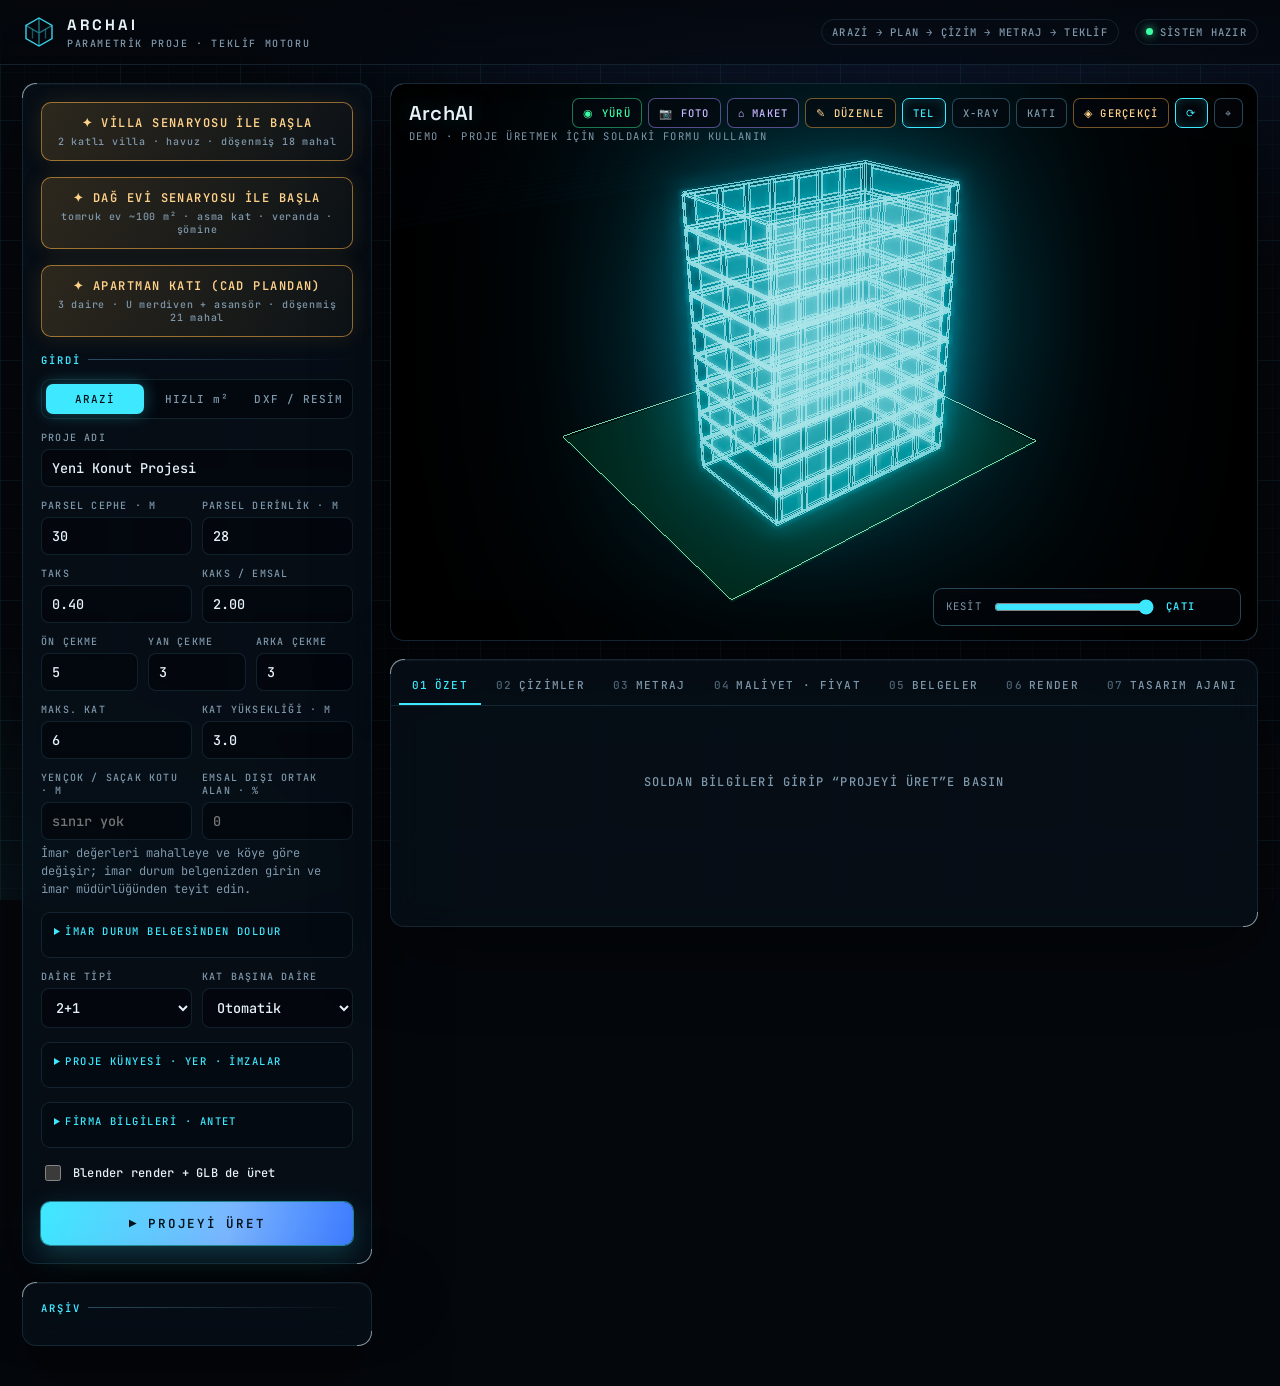
==== commit 1db08f14: "feat: mimar/mühendis avan inceleme onayı - Onay; ad, unvan, meslek odası ve sicil no ile proje içeri" ====
--- a/webapp/static/index.html
+++ b/webapp/static/index.html
@@ -942,7 +942,7 @@
   }else if(tab==='belge'){
     const D=[['TEKLİF','Teklif mektubu','.docx · kapsam, bedel, ödeme planı',P.files.teklif_docx],['MALİYET','Metraj + maliyet','.xlsx · formüllü',P.files.metraj_maliyet_xlsx],
              ['ŞARTNAME','Teknik şartname','.docx · malzeme, uygulama, ölçü',P.files.sartname_docx],['ÇİZİM','Tüm paftalar','.pdf · A3',P.files.cizim_pdf],
-             ['KEŞİF','Keşif özeti','.xlsx · poz numaralı',P.files.kesif_xlsx],['KEŞİF','Keşif özeti (AMP/Oska)','.csv · ; ayraçlı',P.files.kesif_csv]].filter(d=>d[3]);
+             ['KEŞİF','Keşif özeti','.xlsx · poz numaralı',P.files.kesif_xlsx],['KEŞİF','Keşif özeti (AMP/Oska)','.csv · ; ayraçlı',P.files.kesif_csv],['ONAY','Onay tutanağı','.docx · belge özetleri',P.files.onay_tutanagi_docx]].filter(d=>d[3]);
     out.innerHTML=`<div class="docs">${D.map(d=>`<a class="doc" href="${esc(d[3])}" ${String(d[3]||'').endsWith('.pdf')?'target="_blank"':''}><small>${d[0]} ↓</small><b>${d[1]}</b><span>${d[2]}</span></a>`).join('')}</div>
       <p class="note">Maliyet sekmesindeki her değişiklik bu belgeleri yeniden üretir.</p>`;
   }else if(tab==='tasarim'){
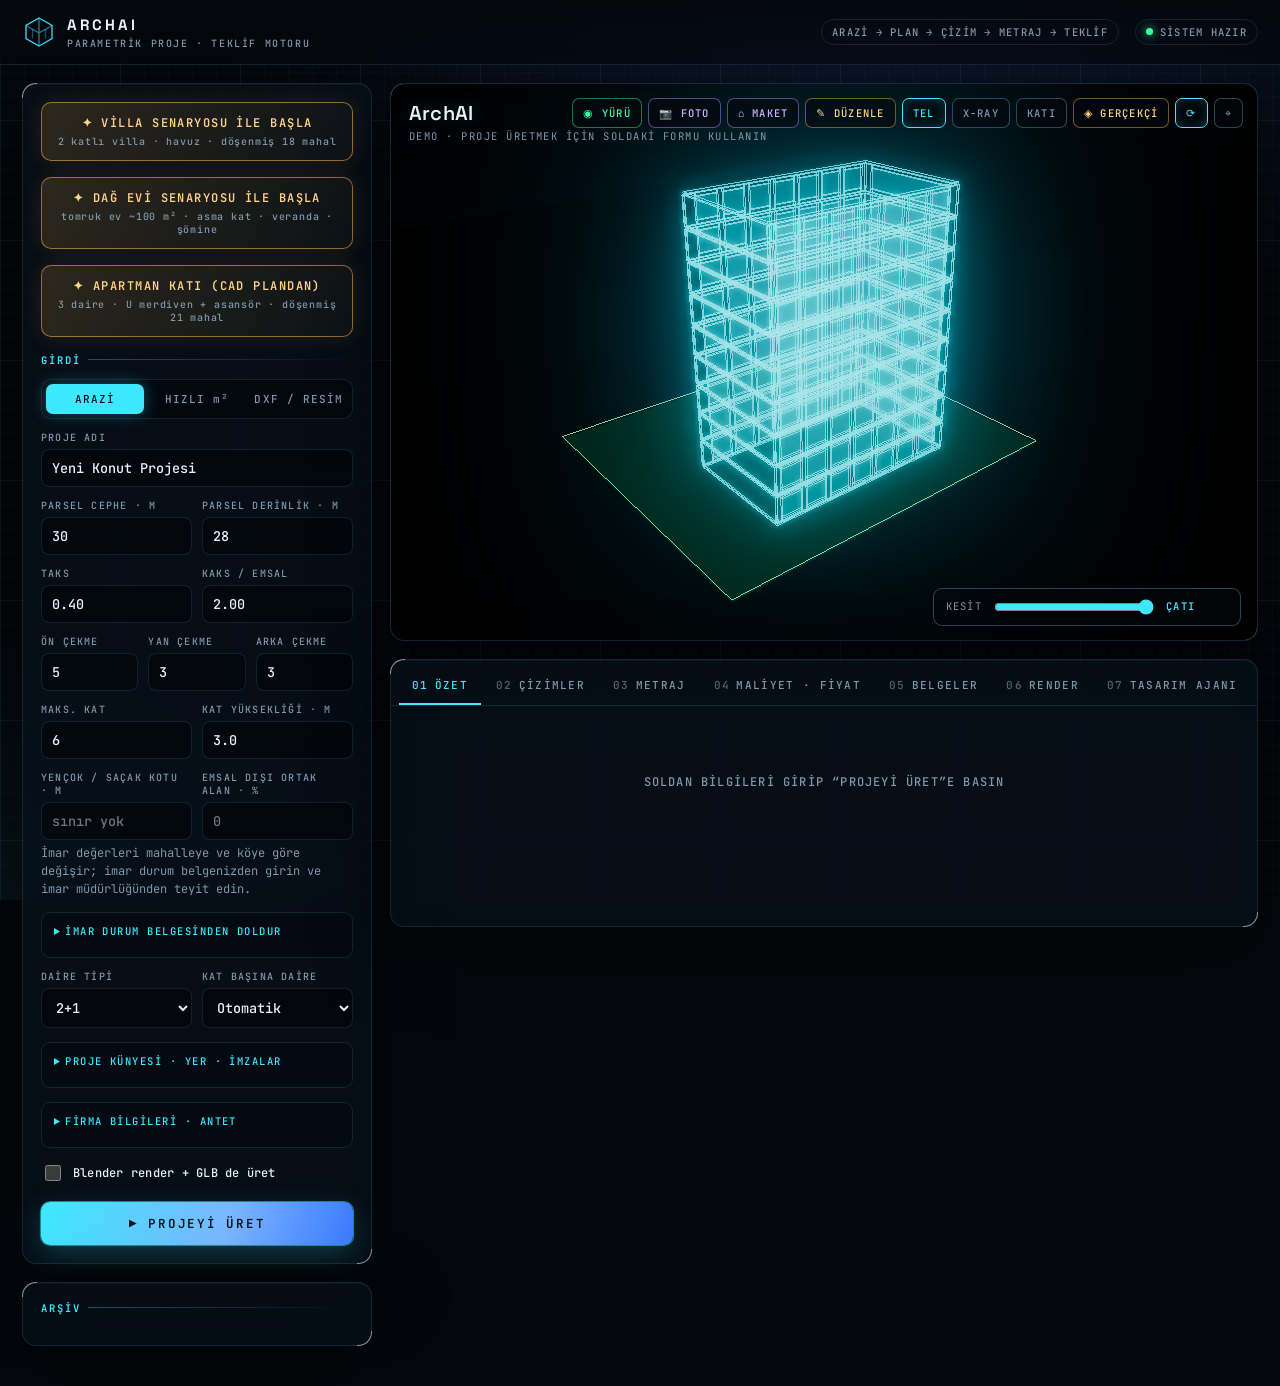
==== commit 26453eef: "feat: tedarikçi / yapı market fiyat kataloğu - CSV/XLSX katalog (Ürün Adı, Birim, Fiyat, Kalem, İşçi" ====
--- a/webapp/static/index.html
+++ b/webapp/static/index.html
@@ -320,7 +320,7 @@
   <div class="glass">
     <div class="tabs" id="tabs">
       <button data-t="ozet" class="on"><i>01</i>ÖZET</button><button data-t="cizim"><i>02</i>ÇİZİMLER</button><button data-t="metraj"><i>03</i>METRAJ</button>
-      <button data-t="maliyet"><i>04</i>MALİYET · FİYAT</button><button data-t="belge"><i>05</i>BELGELER</button><button data-t="3d"><i>06</i>RENDER</button><button data-t="tasarim"><i>07</i>TASARIM AJANI</button><button data-t="poz"><i>08</i>POZ · KEŞİF</button><button data-t="onay"><i>09</i>ONAY</button>
+      <button data-t="maliyet"><i>04</i>MALİYET · FİYAT</button><button data-t="belge"><i>05</i>BELGELER</button><button data-t="3d"><i>06</i>RENDER</button><button data-t="tasarim"><i>07</i>TASARIM AJANI</button><button data-t="poz"><i>08</i>POZ · KATALOG</button><button data-t="onay"><i>09</i>ONAY</button>
     </div>
     <div id="view"><div class="empty">SOLDAN BİLGİLERİ GİRİP “PROJEYİ ÜRET”E BASIN</div></div>
   </div>
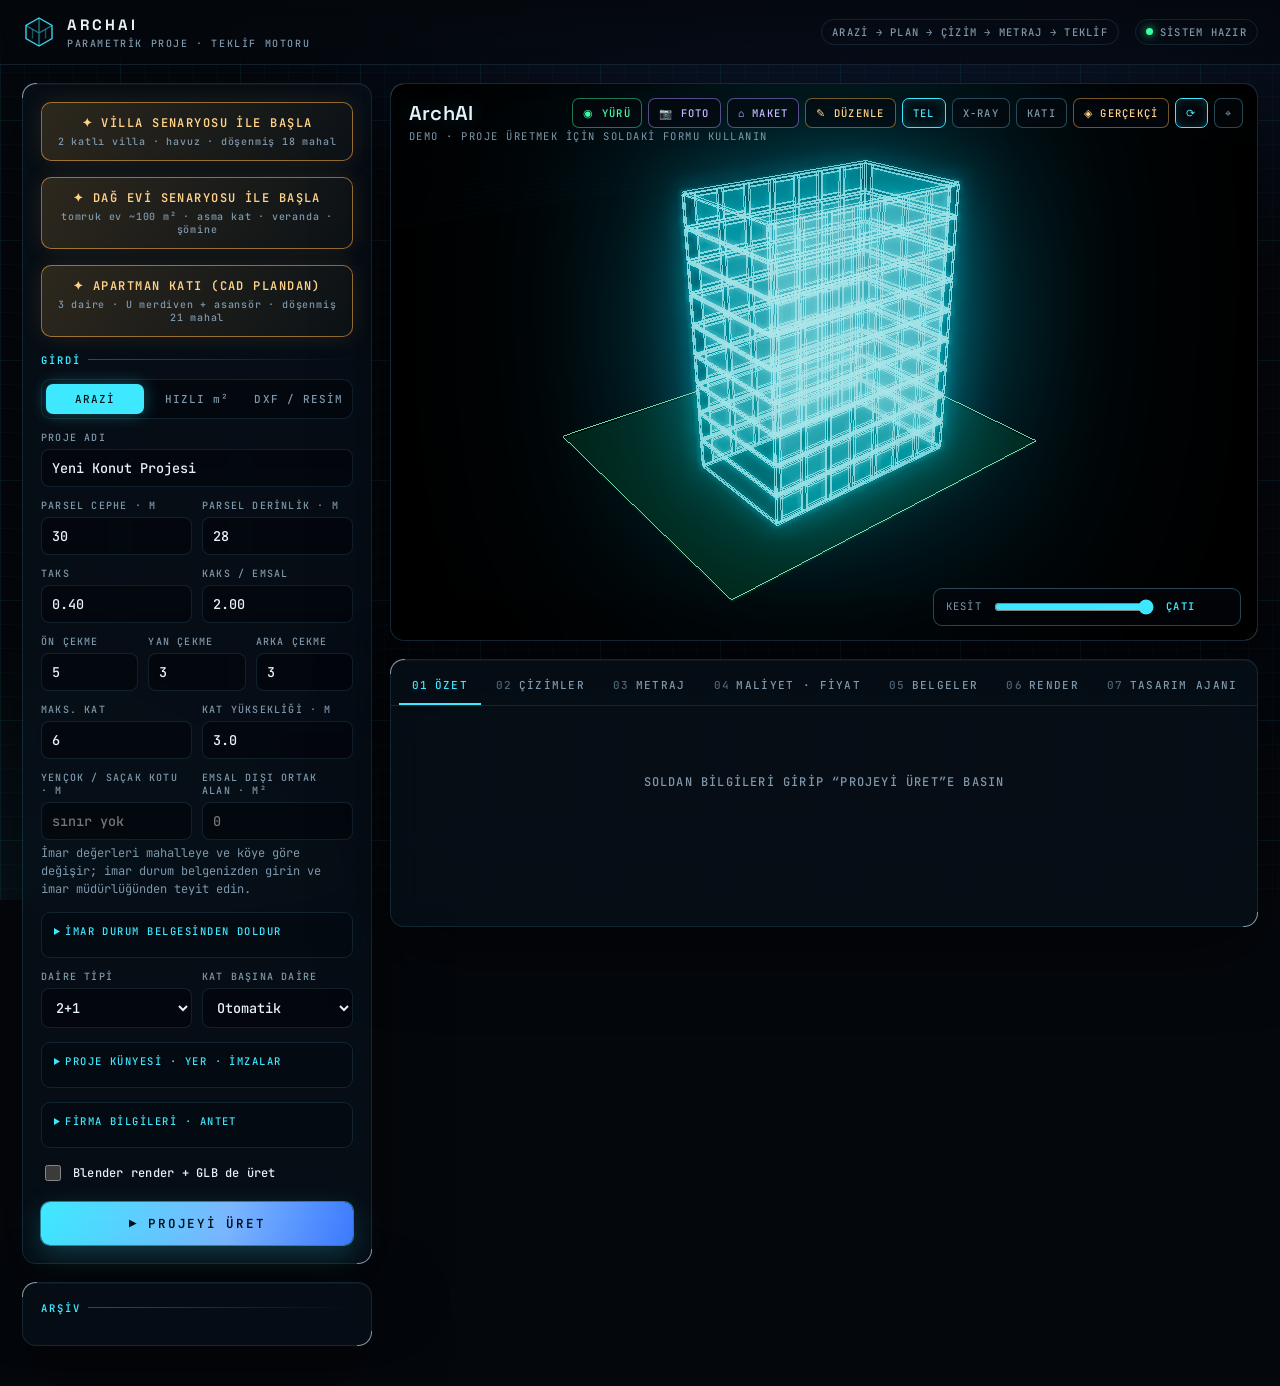
==== commit f0327eec: "feat: proje sohbet asistanı (Claude + araçlar) ve emsal dışı alan m² girişi - archai/chat.py, webapp" ====
--- a/webapp/static/index.html
+++ b/webapp/static/index.html
@@ -11,6 +11,7 @@
 <script type="importmap">{"imports":{"three":"./vendor/three/three.module.js","three/addons/":"./vendor/three/addons/"}}</script>
 <link rel="stylesheet" href="designs.css">
 <link rel="stylesheet" href="muteahhit.css">
+<link rel="stylesheet" href="chat.css">
 <style>
 :root{
   --void:#04070c;--glass:rgba(9,17,27,.66);
@@ -243,7 +244,7 @@
       <div class="r2"><div><label for="taks">TAKS</label><input id="taks" type="number" step="0.01" value="0.40"></div><div><label for="kaks">KAKS / Emsal</label><input id="kaks" type="number" step="0.05" value="2.00"></div></div>
       <div class="r3"><div><label for="fr">Ön çekme</label><input id="fr" type="number" value="5"></div><div><label for="sd">Yan çekme</label><input id="sd" type="number" value="3"></div><div><label for="rr">Arka çekme</label><input id="rr" type="number" value="3"></div></div>
       <div class="r2"><div><label for="mf">Maks. kat</label><input id="mf" type="number" value="6"></div><div><label for="fh">Kat yüksekliği · m</label><input id="fh" type="number" step="0.1" value="3.0"></div></div>
-      <div class="r2"><div><label for="mh" title="İmar planı notundaki yençok / saçak kotu sınırı. Boş bırakılırsa sınır uygulanmaz.">Yençok / saçak kotu · m</label><input id="mh" type="number" step="0.1" placeholder="sınır yok"></div><div><label for="ed" title="Merdiven, asansör ve ortak alanların emsale girmeyen payı (% brüt, en çok 30). Belediyeye göre değişir; boş = 0.">Emsal dışı ortak alan · %</label><input id="ed" type="number" step="1" min="0" max="30" placeholder="0"></div></div>
+      <div class="r2"><div><label for="mh" title="İmar planı notundaki yençok / saçak kotu sınırı. Boş bırakılırsa sınır uygulanmaz.">Yençok / saçak kotu · m</label><input id="mh" type="number" step="0.1" placeholder="sınır yok"></div><div><label for="ed" title="Merdiven, asansör ve ortak alanların emsale girmeyen toplam alanı (m², brüt alanın en çok %30'u). Belediyeye göre değişir; boş = 0.">Emsal dışı ortak alan · m²</label><input id="ed" type="number" step="1" min="0" placeholder="0"></div></div>
       <p class="note mono" style="margin:4px 0 0">İmar değerleri mahalleye ve köye göre değişir; imar durum belgenizden girin ve imar müdürlüğünden teyit edin.</p>
       <details class="kunye" id="imar"><summary>İMAR DURUM BELGESİNDEN DOLDUR</summary>
         <label for="im-file">Belge · .pdf (e-imar çıktısı) veya taranmış görsel</label><input id="im-file" type="file" accept=".pdf,.png,.jpg,.jpeg,.webp">
@@ -791,7 +792,7 @@
       const fd=new FormData();fd.append('file',f);fd.append('name',extra.name);fd.append('floors',$('#df').value);fd.append('floor_height',$('#dfh').value);fd.append('render_3d',extra.render_3d);fd.append('meta',JSON.stringify({...kunye(),...($('#vis').checked?{vision:true}:{})}));
       P=await api('/api/projects/dxf',{method:'POST',body:fd});
     }else{
-      const body=mode==='land'?{...extra,parcel:{width:v('#pw'),depth:v('#pd')},zoning:{taks:v('#taks'),kaks:v('#kaks'),front:v('#fr'),side:v('#sd'),rear:v('#rr'),max_floors:v('#mf'),floor_height:v('#fh'),...($('#mh').value?{max_height:v('#mh')}:{}),...($('#ed').value?{emsal_disi_pct:v('#ed')}:{})},program}
+      const body=mode==='land'?{...extra,parcel:{width:v('#pw'),depth:v('#pd')},zoning:{taks:v('#taks'),kaks:v('#kaks'),front:v('#fr'),side:v('#sd'),rear:v('#rr'),max_floors:v('#mf'),floor_height:v('#fh'),...($('#mh').value?{max_height:v('#mh')}:{}),...($('#ed').value?{emsal_disi_m2:v('#ed')}:{})},program}
         :{...extra,quick:{gross_area:v('#qa'),floors:v('#qf'),...program}};
       P=await api('/api/projects',{method:'POST',headers:{'Content-Type':'application/json'},body:JSON.stringify(body)});
     }
@@ -887,8 +888,8 @@
   const out=$('#view'); if(!P)return;
   const c=P.cost,s=P.summary,r=P.report;
   if(tab==='ozet'){
-    const lab={taks:'TAKS',kaks:'KAKS / EMSAL',floors:'KAT SAYISI',height:'YENÇOK / SAÇAK KOTU (m)',emsal_disi:'EMSAL DIŞI PAY (%)'};
-    const ch=r.checks?Object.entries(r.checks).filter(([k,x])=>x&&typeof x==='object'&&'ok' in x).map(([k,x])=>`<tr><td class="mono">${esc(lab[k]||k)}</td><td class="n">${esc(x.limit)}</td><td class="n">${esc(x.value)}</td><td class="n"><span class="flag ${x.ok?'ok':'bad'}">${x.ok?'UYGUN':'AŞIM'}</span></td></tr>`).join(''):'';
+    const lab={taks:'TAKS',kaks:'KAKS / EMSAL',floors:'KAT SAYISI',height:'YENÇOK / SAÇAK KOTU (m)',};
+    const ch=r.checks?Object.entries(r.checks).filter(([k,x])=>x&&typeof x==='object'&&'ok' in x).map(([k,x])=>`<tr><td class="mono">${esc(k==='emsal_disi'?'EMSAL DIŞI '+(x.unit==='%'?'PAY (%)':'ALAN (m²)'):(lab[k]||k))}</td><td class="n">${esc(x.limit)}</td><td class="n">${esc(x.value)}</td><td class="n"><span class="flag ${x.ok?'ok':'bad'}">${x.ok?'UYGUN':'AŞIM'}</span></td></tr>`).join(''):'';
     const onay=r.source==='image'&&P.files.tanima_onay_png?`<p class="sec-t">RESİMDEN TANINAN PLAN · ONAY</p>
       <p class="note mono">ÖLÇEK ${esc(n2(r.px_per_m))} px/m (${esc(r.scale_method)}) · ${esc(r.walls)} DUVAR · ${esc(r.openings)} AÇIKLIK (${esc(r.windows||0)} PENCERE) · ${esc(r.rooms)} MAHAL · CLAUDE GÖRSEL OKUMA: ${r.vision==='claude'?`AÇIK (${esc(r.furniture||0)} MOBİLYA)`:esc(String(r.vision||'kapalı').toUpperCase())} — sarı duvar, kırmızı kapı, camgöbeği pencere, mavi mahal; hatalıysa ölçek/ızgara verip yeniden yükleyin</p>
       <img class="onay" src="${esc(P.files.tanima_onay_png)}" alt="Tanınan plan" data-z="${esc(P.files.tanima_onay_png)}" style="width:100%;border-radius:8px;margin:6px 0 14px">`:'';
@@ -1024,5 +1025,6 @@
 if(location.hash.length>1)openP(decodeURIComponent(location.hash.slice(1))).then(safeAfter,demo); else{demo();safeAfter();}
 </script>
 <script type="module" src="video.js"></script>
+<script type="module" src="chat.js"></script>
 </body>
 </html>
--- a/webapp/static/chat.css
+++ b/webapp/static/chat.css
@@ -0,0 +1,39 @@
+/* Sohbet asistanı: sağ altta düğme + yandan açılan panel (chat.js kurar). */
+#chatfab{position:fixed;right:22px;bottom:22px;z-index:35;display:flex;align-items:center;gap:8px;padding:11px 16px;border-radius:99px;
+  border:1px solid var(--line-hi);background:linear-gradient(135deg,rgba(62,232,255,.18),rgba(61,123,255,.22));color:var(--cy);cursor:pointer;
+  font:600 11.5px var(--mono);letter-spacing:.14em;backdrop-filter:blur(10px);box-shadow:0 8px 30px rgba(0,0,0,.45)}
+#chatfab:hover{border-color:var(--cy)}
+#chatfab.on{display:none}
+#chatpanel{position:fixed;right:18px;bottom:18px;top:76px;width:min(430px,calc(100vw - 36px));z-index:36;display:none;flex-direction:column;
+  background:rgba(7,13,21,.94);border:1px solid var(--line-hi);border-radius:16px;backdrop-filter:blur(18px);box-shadow:0 20px 60px rgba(0,0,0,.6)}
+#chatpanel.on{display:flex}
+#chatpanel header{display:flex;align-items:center;gap:10px;padding:13px 16px;border-bottom:1px solid var(--line)}
+#chatpanel header b{font:600 12px var(--mono);letter-spacing:.18em;color:var(--cy)}
+#chatpanel header small{display:block;font:500 10.5px var(--mono);color:var(--mute);letter-spacing:.06em;max-width:270px;white-space:nowrap;overflow:hidden;text-overflow:ellipsis}
+#chatpanel header .sp{flex:1}
+#chatpanel header button{background:none;border:1px solid var(--line);color:var(--mute);border-radius:8px;width:30px;height:30px;cursor:pointer;font:500 14px var(--mono)}
+#chatpanel header button:hover{color:var(--cy);border-color:var(--line-hi)}
+#chatconsent{display:flex;gap:9px;align-items:flex-start;padding:9px 16px;border-bottom:1px solid var(--line);font-size:11.5px;color:var(--mute);line-height:1.4}
+#chatconsent input{width:15px;height:15px;margin-top:2px;accent-color:var(--cy);flex:none}
+#chatmsgs{flex:1;overflow:auto;padding:14px 16px;display:flex;flex-direction:column;gap:11px}
+#chatmsgs .m{max-width:92%;padding:9px 12px;border-radius:12px;font-size:13.5px;line-height:1.5;word-wrap:break-word}
+#chatmsgs .u{align-self:flex-end;background:rgba(61,123,255,.22);border:1px solid rgba(61,123,255,.4)}
+#chatmsgs .a{align-self:flex-start;background:rgba(62,232,255,.07);border:1px solid var(--line)}
+#chatmsgs .s{align-self:center;font:500 11px var(--mono);color:var(--mute);letter-spacing:.06em;text-align:center}
+#chatmsgs .e{align-self:flex-start;background:rgba(255,93,108,.1);border:1px solid rgba(255,93,108,.4);color:#ff9aa4}
+#chatmsgs .a ul{margin:4px 0 4px 18px;padding:0}
+#chatmsgs .a code{font:500 12px var(--mono);background:rgba(2,6,11,.7);padding:1px 5px;border-radius:4px}
+#chatmsgs .typing{display:inline-flex;gap:4px}
+#chatmsgs .typing i{width:6px;height:6px;border-radius:50%;background:var(--cy);opacity:.35;animation:chatdot 1s infinite}
+#chatmsgs .typing i:nth-child(2){animation-delay:.15s}#chatmsgs .typing i:nth-child(3){animation-delay:.3s}
+@keyframes chatdot{50%{opacity:1}}
+#chatmsgs .act{display:inline-block;margin:6px 6px 0 0;padding:4px 9px;border-radius:99px;border:1px solid var(--line-hi);color:var(--cy);font:500 10.5px var(--mono);letter-spacing:.08em;text-decoration:none;cursor:pointer;background:none}
+#chatchips{display:flex;gap:6px;flex-wrap:wrap;padding:0 16px 8px}
+#chatchips button{background:none;border:1px solid var(--line);color:var(--mute);border-radius:99px;padding:4px 10px;font:500 11px var(--sans);cursor:pointer}
+#chatchips button:hover{color:var(--cy);border-color:var(--line-hi)}
+#chatform{display:flex;gap:8px;padding:10px 12px 12px;border-top:1px solid var(--line);align-items:flex-end}
+#chatform textarea{flex:1;resize:none;max-height:120px;min-height:42px;padding:10px 11px;border:1px solid var(--line);border-radius:10px;background:rgba(2,6,11,.6);color:var(--ink);font:13.5px/1.4 var(--sans)}
+#chatform textarea:focus{outline:none;border-color:var(--cy)}
+#chatform button{height:42px;padding:0 16px;border-radius:10px;border:1px solid var(--cy);background:var(--cy-soft);color:var(--cy);font:600 11px var(--mono);letter-spacing:.12em;cursor:pointer}
+#chatform button:disabled{opacity:.4;cursor:not-allowed}
+@media (max-width:640px){#chatpanel{top:60px;right:8px;left:8px;width:auto}}
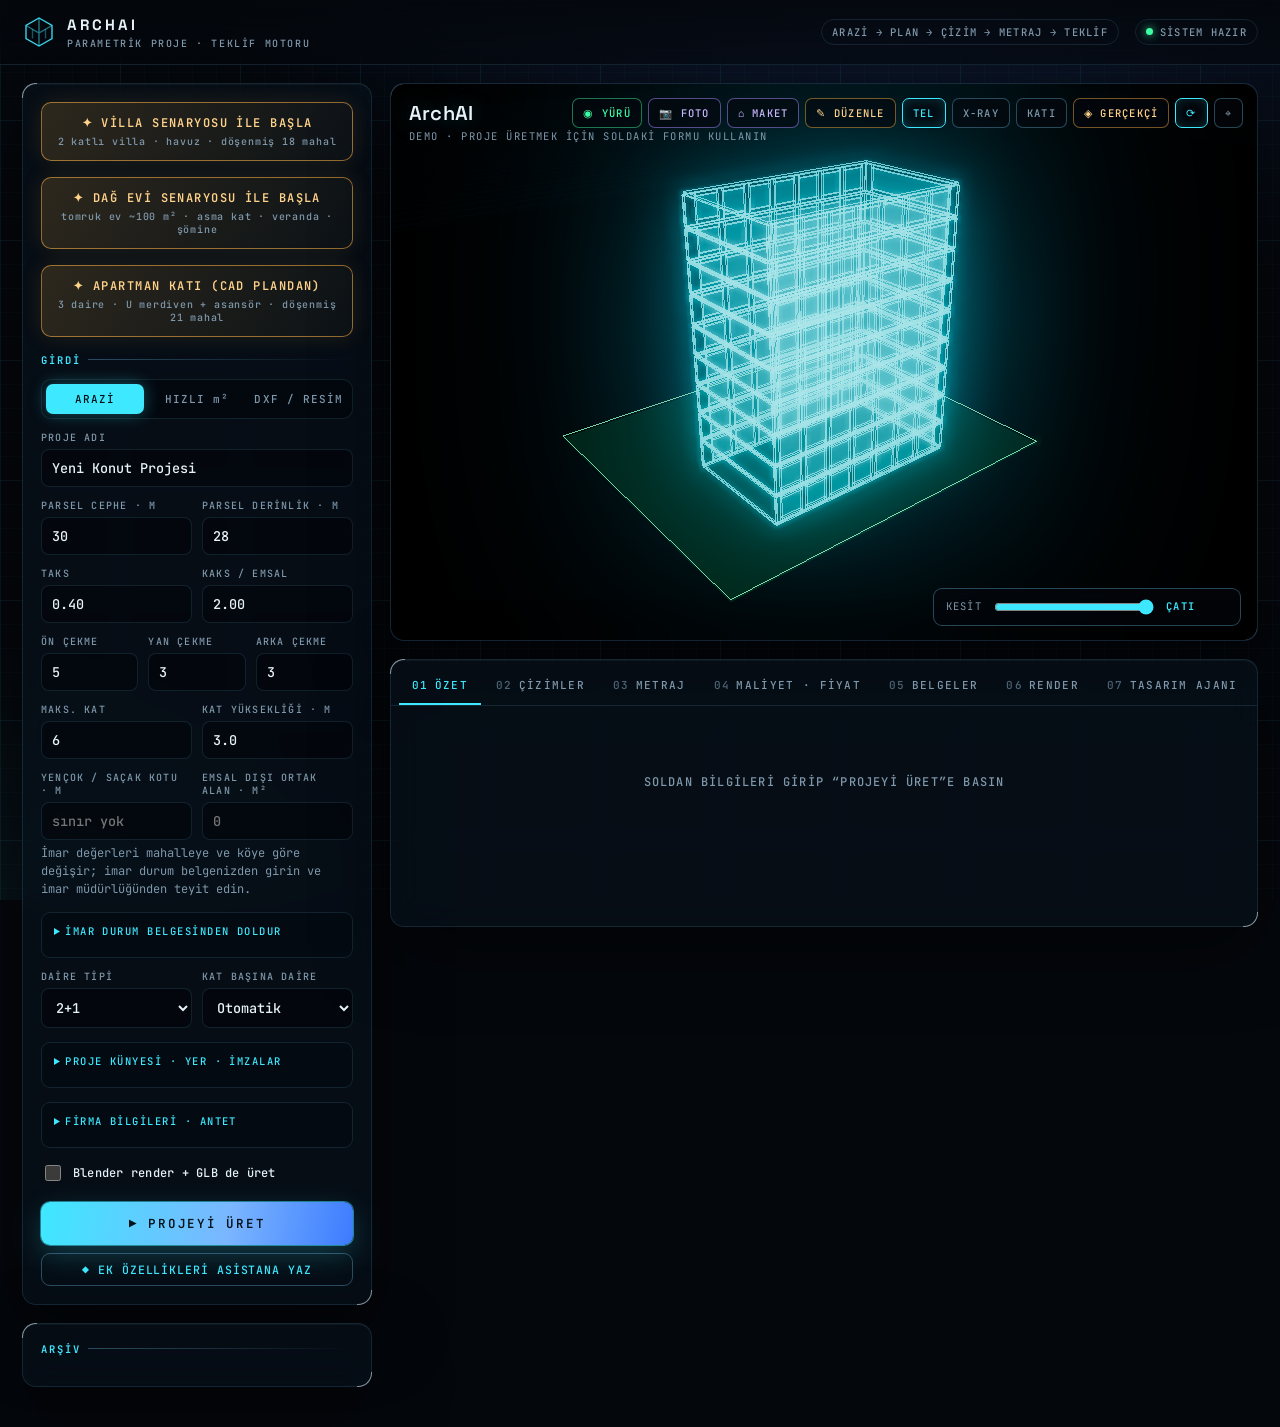
==== commit dcae2992: "feat: sohbet asistanı yeni-proje modu — projeyi üretmeden önce ek özellikler - POST /api/chat: açık " ====
--- a/webapp/static/index.html
+++ b/webapp/static/index.html
@@ -284,6 +284,7 @@
     </details>
     <label class="check"><input id="r3d" type="checkbox"> Blender render + GLB de üret</label>
     <button class="primary" id="go">▶ PROJEYİ ÜRET</button>
+    <button class="ghost" id="askchat" type="button" style="width:100%;margin-top:8px;text-align:center;cursor:pointer;background:none" onclick="window.archaiChatOpen&&window.archaiChatOpen()">◆ EK ÖZELLİKLERİ ASİSTANA YAZ</button>
     <div class="err" id="err"></div>
   </div>
   <div class="glass pad"><p class="sec-t">ARŞİV</p><div class="recent" id="recent"></div></div>
--- a/webapp/static/chat.css
+++ b/webapp/static/chat.css
@@ -37,3 +37,9 @@
 #chatform button{height:42px;padding:0 16px;border-radius:10px;border:1px solid var(--cy);background:var(--cy-soft);color:var(--cy);font:600 11px var(--mono);letter-spacing:.12em;cursor:pointer}
 #chatform button:disabled{opacity:.4;cursor:not-allowed}
 @media (max-width:640px){#chatpanel{top:60px;right:8px;left:8px;width:auto}}
+
+#chatattach{padding:0 16px 6px}
+#chatattach .chip2{display:inline-flex;align-items:center;gap:8px;padding:4px 6px 4px 10px;border:1px solid var(--line-hi);border-radius:99px;font:500 11px var(--mono);color:var(--cy);background:var(--cy-soft)}
+#chatattach .chip2 button{background:none;border:none;color:var(--mute);cursor:pointer;font-size:12px;padding:0 4px}
+#chatform #chatclip{width:42px;padding:0;font-size:17px;border-color:var(--line);background:none;color:var(--mute)}
+#chatform #chatclip:hover{border-color:var(--line-hi);color:var(--cy)}
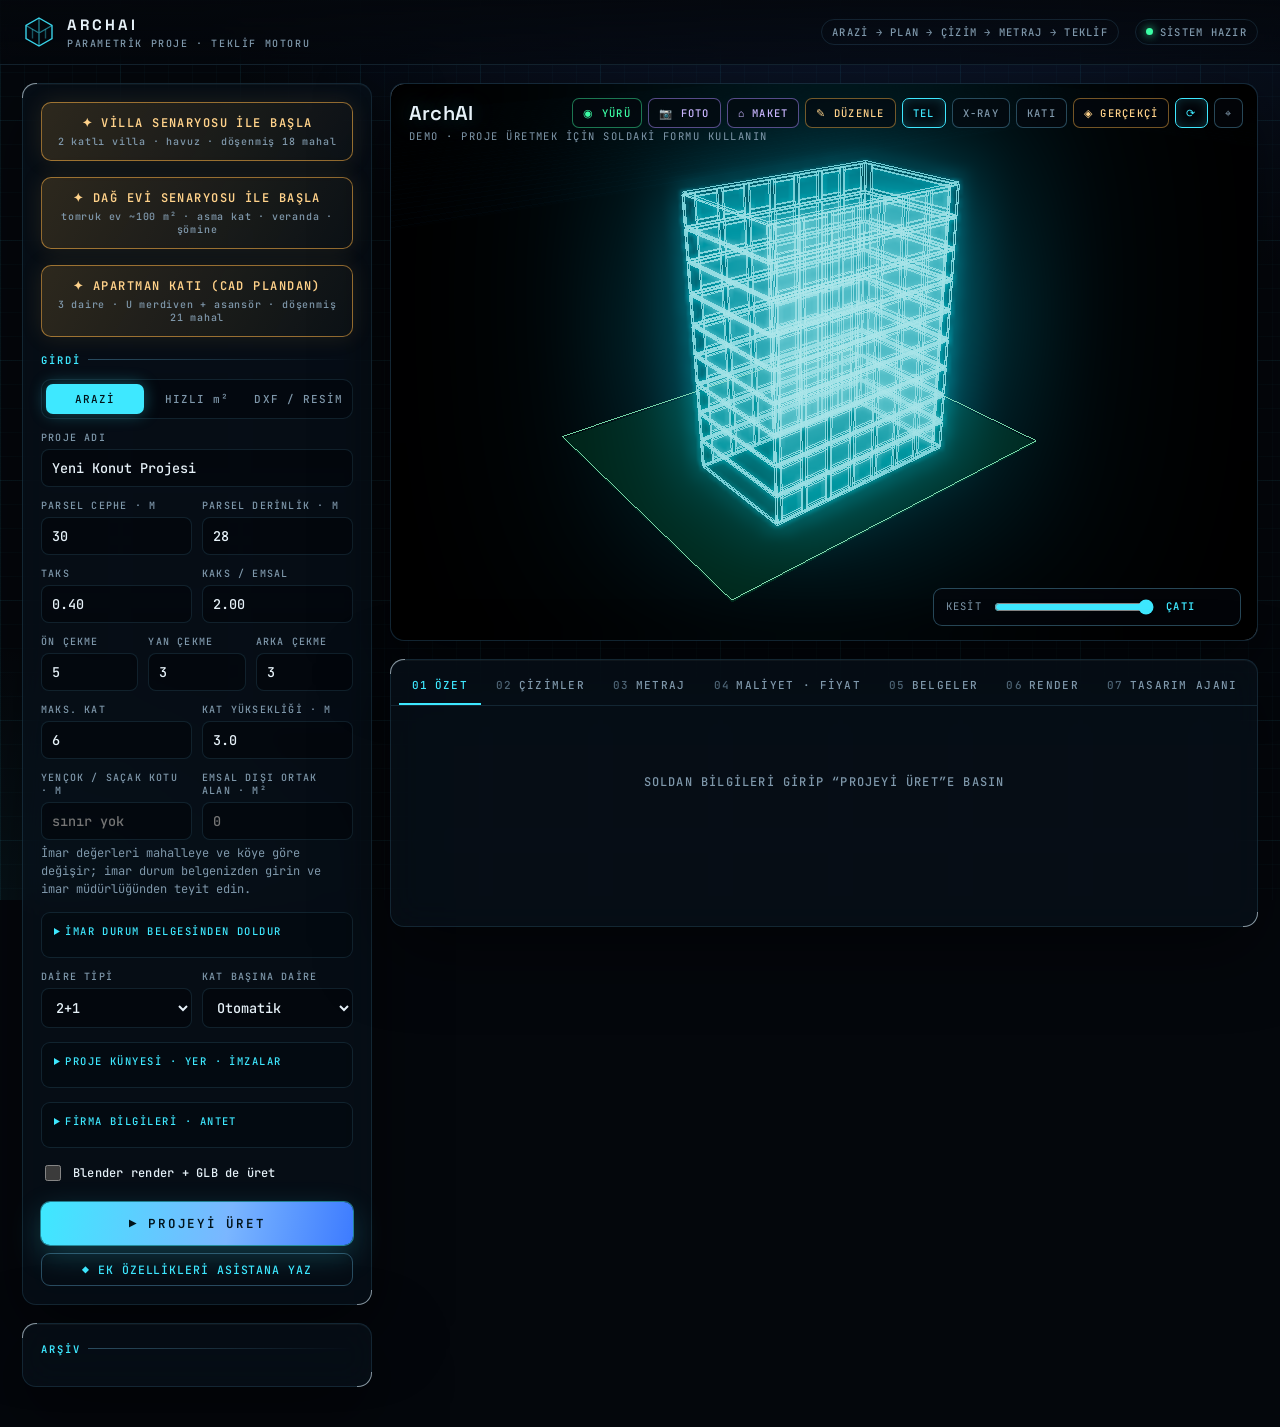
==== commit 98fafc6c: "feat: proje araçları — kat irtifakı, statik ön boyutlandırma, karşılaştırma, çapraz doğrulama, ödeme" ====
--- a/webapp/static/index.html
+++ b/webapp/static/index.html
@@ -322,7 +322,7 @@
   <div class="glass">
     <div class="tabs" id="tabs">
       <button data-t="ozet" class="on"><i>01</i>ÖZET</button><button data-t="cizim"><i>02</i>ÇİZİMLER</button><button data-t="metraj"><i>03</i>METRAJ</button>
-      <button data-t="maliyet"><i>04</i>MALİYET · FİYAT</button><button data-t="belge"><i>05</i>BELGELER</button><button data-t="3d"><i>06</i>RENDER</button><button data-t="tasarim"><i>07</i>TASARIM AJANI</button><button data-t="poz"><i>08</i>POZ · KATALOG</button><button data-t="onay"><i>09</i>ONAY</button>
+      <button data-t="maliyet"><i>04</i>MALİYET · FİYAT</button><button data-t="belge"><i>05</i>BELGELER</button><button data-t="3d"><i>06</i>RENDER</button><button data-t="tasarim"><i>07</i>TASARIM AJANI</button><button data-t="poz"><i>08</i>POZ · KATALOG</button><button data-t="onay"><i>09</i>ONAY</button><button data-t="kat"><i>10</i>KAT İRTİFAKI</button><button data-t="statik"><i>11</i>STATİK</button><button data-t="karsilastir"><i>12</i>KARŞILAŞTIR</button><button data-t="capraz"><i>13</i>ÇAPRAZ DOĞRULAMA</button><button data-t="odeme"><i>14</i>ÖDEME PLANI</button><button data-t="cephe"><i>15</i>CEPHE</button><button data-t="sponsor"><i>16</i>SPONSOR</button>
     </div>
     <div id="view"><div class="empty">SOLDAN BİLGİLERİ GİRİP “PROJEYİ ÜRET”E BASIN</div></div>
   </div>
@@ -343,6 +343,7 @@
 import {createInterior} from './interior.js';
 import {createDesigns} from './designs.js';
 import {createContractor} from './muteahhit.js';
+import {createAraclar} from './araclar.js';
 
 const $=s=>document.querySelector(s), $$=s=>[...document.querySelectorAll(s)];
 const tl=v=>v==null?'—':v.toLocaleString('tr-TR',{style:'currency',currency:'TRY',maximumFractionDigits:0});
@@ -953,6 +954,20 @@
     MK.mountPoz(out);
   }else if(tab==='onay'){
     MK.mountOnay(out);
+  }else if(tab==='kat'){
+    AR.mountKat(out);
+  }else if(tab==='statik'){
+    AR.mountStatik(out);
+  }else if(tab==='karsilastir'){
+    AR.mountKarsilastir(out);
+  }else if(tab==='capraz'){
+    AR.mountCapraz(out);
+  }else if(tab==='odeme'){
+    AR.mountOdeme(out);
+  }else if(tab==='cephe'){
+    AR.mountCephe(out);
+  }else if(tab==='sponsor'){
+    AR.mountSponsor(out);
   }else if(tab==='3d'){
     out.innerHTML=`<p class="sec-t">CYCLES · GERÇEK RENDER</p><p class="note">3D sahnede (yörüngede veya <b>◉ YÜRÜ</b> modunda) kadrajı ayarlayıp <b>📷 FOTO</b>'ya basın: o açı Blender Cycles ile fotogerçekçi render edilir.</p>
       <div class="gallery" id="rgal"><span class="note">yükleniyor…</span></div><p class="sec-t" style="margin-top:22px">BLENDER ÖNİZLEME</p><div id="bprev"></div>`;
@@ -999,6 +1014,7 @@
     return res;}});
 const MK=createContractor({$,$$,api,esc,tl,n2,getProject:()=>P,setProject:p=>{P=p;adj=P.brief.adjust||{};hud();recent();}});
 MK.bindImar();
+const AR=createAraclar({$,api,esc,tl,n2,getProject:()=>P,reload:()=>location.reload()});
 window.ARCHAI={V,toWorld,THREE,intro};  // hata ayıklama / uçtan uca test tutamacı
 window.WALK_Z=()=>[WK.z,WK.lvl,WK.px,WK.py];
 window.WALK_SET=(x,y,yaw)=>{WK.px=x;WK.py=y;WK.yaw=yaw;WK.pitch=-.08;WK.room=undefined;};
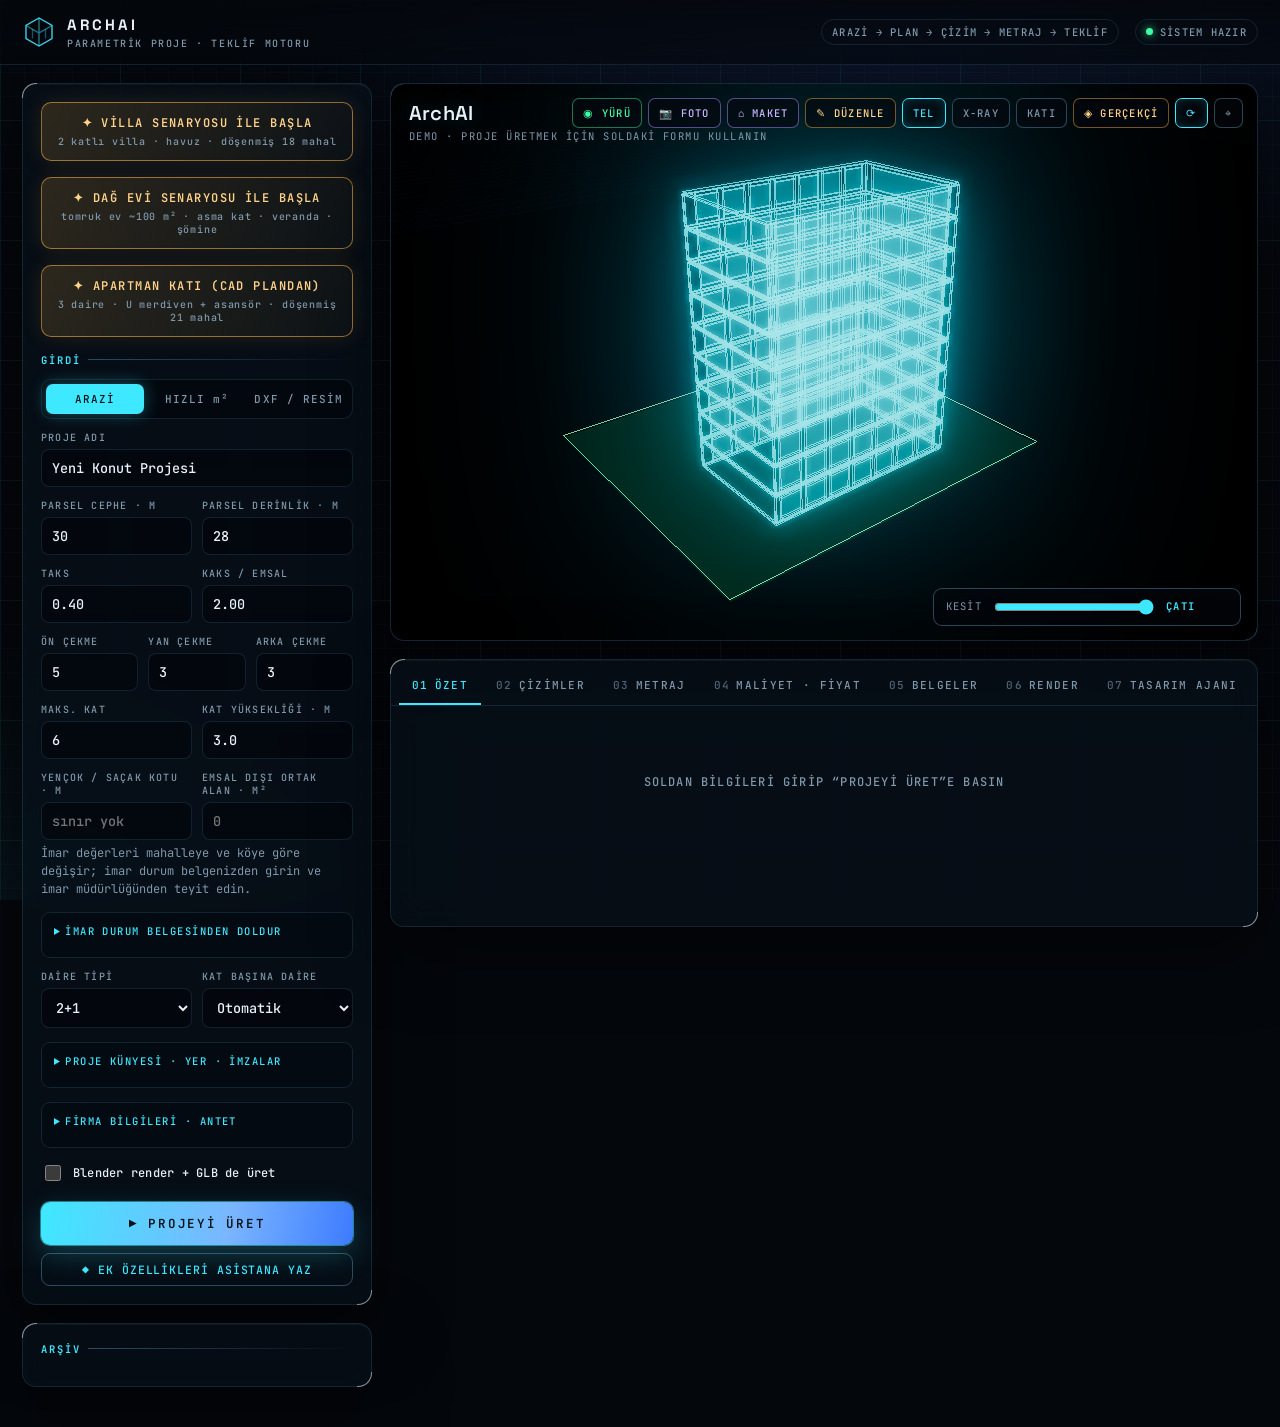
==== commit 2169a68d: "feat: save approval consistency and feasibility scenarios Save current development checkpoint and pr" ====
--- a/webapp/static/index.html
+++ b/webapp/static/index.html
@@ -322,7 +322,7 @@
   <div class="glass">
     <div class="tabs" id="tabs">
       <button data-t="ozet" class="on"><i>01</i>ÖZET</button><button data-t="cizim"><i>02</i>ÇİZİMLER</button><button data-t="metraj"><i>03</i>METRAJ</button>
-      <button data-t="maliyet"><i>04</i>MALİYET · FİYAT</button><button data-t="belge"><i>05</i>BELGELER</button><button data-t="3d"><i>06</i>RENDER</button><button data-t="tasarim"><i>07</i>TASARIM AJANI</button><button data-t="poz"><i>08</i>POZ · KATALOG</button><button data-t="onay"><i>09</i>ONAY</button><button data-t="kat"><i>10</i>KAT İRTİFAKI</button><button data-t="statik"><i>11</i>STATİK</button><button data-t="karsilastir"><i>12</i>KARŞILAŞTIR</button><button data-t="capraz"><i>13</i>ÇAPRAZ DOĞRULAMA</button><button data-t="odeme"><i>14</i>ÖDEME PLANI</button><button data-t="cephe"><i>15</i>CEPHE</button><button data-t="sponsor"><i>16</i>SPONSOR</button>
+      <button data-t="maliyet"><i>04</i>MALİYET · FİYAT</button><button data-t="belge"><i>05</i>BELGELER</button><button data-t="3d"><i>06</i>RENDER</button><button data-t="tasarim"><i>07</i>TASARIM AJANI</button><button data-t="poz"><i>08</i>POZ · KATALOG</button><button data-t="onay"><i>09</i>ONAY</button><button data-t="kat"><i>10</i>KAT İRTİFAKI</button><button data-t="statik"><i>11</i>STATİK</button><button data-t="karsilastir"><i>12</i>KARŞILAŞTIR</button><button data-t="capraz"><i>13</i>ÇAPRAZ DOĞRULAMA</button><button data-t="odeme"><i>14</i>ÖDEME PLANI</button><button data-t="cephe"><i>15</i>CEPHE</button><button data-t="sponsor"><i>16</i>SPONSOR</button><button data-t="fizibilite"><i>17</i>FİZİBİLİTE</button>
     </div>
     <div id="view"><div class="empty">SOLDAN BİLGİLERİ GİRİP “PROJEYİ ÜRET”E BASIN</div></div>
   </div>
@@ -344,6 +344,7 @@
 import {createDesigns} from './designs.js';
 import {createContractor} from './muteahhit.js';
 import {createAraclar} from './araclar.js';
+import {createFizibilite} from './fizibilite.js';
 
 const $=s=>document.querySelector(s), $$=s=>[...document.querySelectorAll(s)];
 const tl=v=>v==null?'—':v.toLocaleString('tr-TR',{style:'currency',currency:'TRY',maximumFractionDigits:0});
@@ -968,6 +969,8 @@
     AR.mountCephe(out);
   }else if(tab==='sponsor'){
     AR.mountSponsor(out);
+  }else if(tab==='fizibilite'){
+    FI.mount(out);
   }else if(tab==='3d'){
     out.innerHTML=`<p class="sec-t">CYCLES · GERÇEK RENDER</p><p class="note">3D sahnede (yörüngede veya <b>◉ YÜRÜ</b> modunda) kadrajı ayarlayıp <b>📷 FOTO</b>'ya basın: o açı Blender Cycles ile fotogerçekçi render edilir.</p>
       <div class="gallery" id="rgal"><span class="note">yükleniyor…</span></div><p class="sec-t" style="margin-top:22px">BLENDER ÖNİZLEME</p><div id="bprev"></div>`;
@@ -1015,6 +1018,7 @@
 const MK=createContractor({$,$$,api,esc,tl,n2,getProject:()=>P,setProject:p=>{P=p;adj=P.brief.adjust||{};hud();recent();}});
 MK.bindImar();
 const AR=createAraclar({$,api,esc,tl,n2,getProject:()=>P,reload:()=>location.reload()});
+const FI=createFizibilite({api,esc,tl,n2,getProject:()=>P});
 window.ARCHAI={V,toWorld,THREE,intro};  // hata ayıklama / uçtan uca test tutamacı
 window.WALK_Z=()=>[WK.z,WK.lvl,WK.px,WK.py];
 window.WALK_SET=(x,y,yaw)=>{WK.px=x;WK.py=y;WK.yaw=yaw;WK.pitch=-.08;WK.room=undefined;};
--- a/webapp/static/muteahhit.css
+++ b/webapp/static/muteahhit.css
@@ -2,7 +2,8 @@
 .mk .mk-row{display:flex;gap:10px;align-items:center;flex-wrap:wrap;margin:8px 0}
 .mk .mk-row input[type=file]{max-width:320px}
 .mk .pz-cand{margin:2px 0;padding:4px 8px;font-size:10.5px;text-align:left;background:transparent;cursor:pointer}
-.mk .err{color:var(--bad);font:500 12px var(--mono);margin-top:10px}
+.mk .err{display:block;color:var(--bad);font:500 12px var(--mono);margin-top:10px}
+.mk .err[hidden]{display:none}
 .mk .ok{color:var(--ok);font:500 12px var(--mono);margin-top:10px}
 .mk .flag.ok{color:var(--ok)}.mk .flag.bad{color:var(--bad)}.mk .flag.warn{color:var(--warn)}
 .mk .grid2{display:grid;grid-template-columns:1fr 1fr;gap:10px}
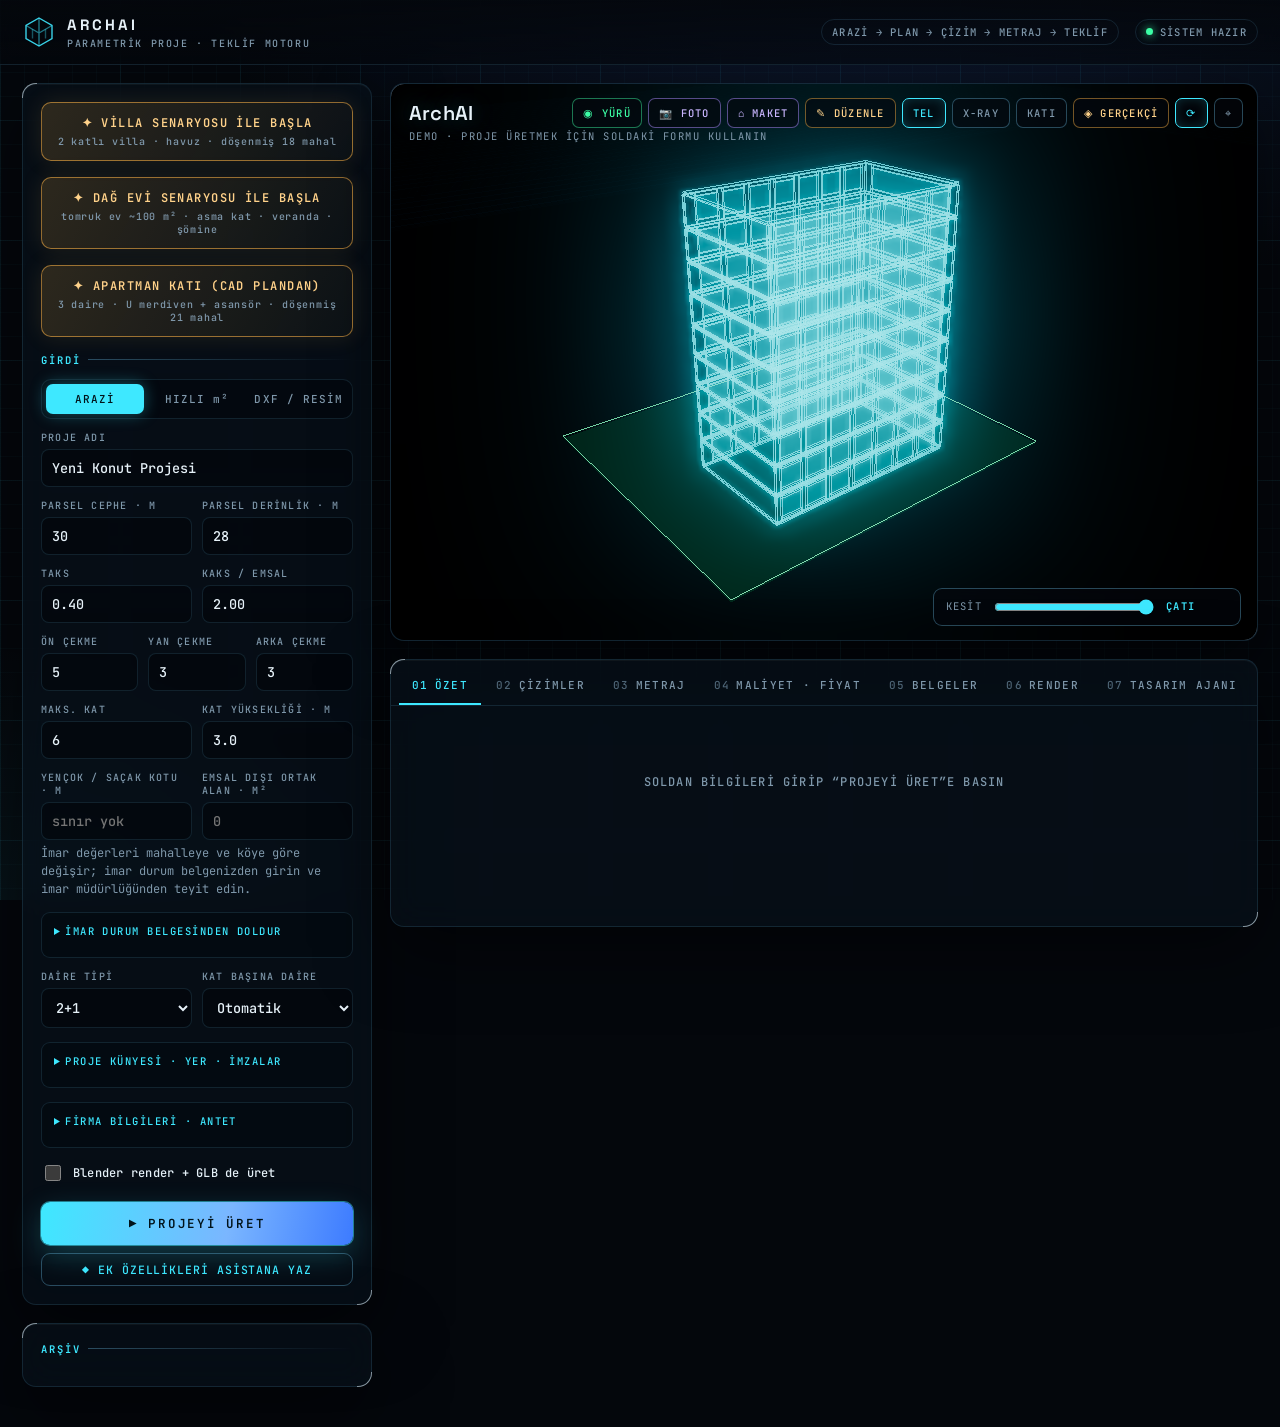
==== commit 7484eb32: "feat: sürümlü teklif paketleri, kontrollü alternatif, senaryo silme/dışa aktarma - archai/offer_pack" ====
--- a/webapp/static/index.html
+++ b/webapp/static/index.html
@@ -948,7 +948,37 @@
              ['ŞARTNAME','Teknik şartname','.docx · malzeme, uygulama, ölçü',P.files.sartname_docx],['ÇİZİM','Tüm paftalar','.pdf · A3',P.files.cizim_pdf],
              ['KEŞİF','Keşif özeti','.xlsx · poz numaralı',P.files.kesif_xlsx],['KEŞİF','Keşif özeti (AMP/Oska)','.csv · ; ayraçlı',P.files.kesif_csv],['ONAY','Onay tutanağı','.docx · belge özetleri',P.files.onay_tutanagi_docx]].filter(d=>d[3]);
     out.innerHTML=`<div class="docs">${D.map(d=>`<a class="doc" href="${esc(d[3])}" ${String(d[3]||'').endsWith('.pdf')?'target="_blank"':''}><small>${d[0]} ↓</small><b>${d[1]}</b><span>${d[2]}</span></a>`).join('')}</div>
-      <p class="note">Maliyet sekmesindeki her değişiklik bu belgeleri yeniden üretir.</p>`;
+      <p class="note">Maliyet sekmesindeki her değişiklik bu belgeleri yeniden üretir.</p>
+      <p class="sec-t">SÜRÜMLÜ TEKLİF PAKETLERİ</p>
+      <p class="note">Belgelerin ve maliyetin o andaki kopyası saklanır. Paket oluşturmak yeni bir mimar/mühendis onayı değildir.</p>
+      <button class="ghost" id="offer-create" type="button">YENİ PAKET SÜRÜMÜ OLUŞTUR</button>
+      <p id="offer-status" class="note" role="status"></p><div id="offer-list"></div>`;
+    const packagePid=P.id, packagePanel=out.querySelector('#offer-list');
+    const packageStatus=out.querySelector('#offer-status'), createPackage=out.querySelector('#offer-create');
+    const packageAlive=()=>P?.id===packagePid&&tab==='belge'&&out.contains(packagePanel);
+    async function loadPackages(){
+      try{
+        const data=await api(`/api/projects/${encodeURIComponent(packagePid)}/teklif-paketleri`);
+        if(!packageAlive())return;
+        packagePanel.innerHTML=data.paketler.length?data.paketler.map(p=>`<div class="warnbox" style="margin-top:10px">
+          <b>Sürüm ${esc(p.version)} · ${esc(p.created_at)}</b> · ${esc(p.approval_status)} · ${esc(p.cost_total_tl)} ₺
+          <span class="mono"> SHA-256: ${esc(p.project_fingerprint.slice(0,12))}</span><div class="mk-row">
+          ${Object.entries(p.documents).map(([key,doc])=>`<a class="ghost" href="${esc(doc.url)}">↓ ${esc(key.replaceAll('_',' '))}</a>`).join('')}
+          </div></div>`).join(''):'<p class="note">Henüz teklif paketi yok.</p>';
+      }catch(e){if(packageAlive())packageStatus.textContent=e.message||String(e);}
+    }
+    createPackage.onclick=async()=>{
+      if(createPackage.disabled)return;
+      createPackage.disabled=true;packageStatus.textContent='Paket oluşturuluyor…';
+      try{
+        const data=await api(`/api/projects/${encodeURIComponent(packagePid)}/teklif-paketleri`,{method:'POST'});
+        if(!packageAlive())return;
+        packageStatus.textContent=`Sürüm ${data.paket.version} oluşturuldu.`;
+        await loadPackages();
+      }catch(e){if(packageAlive())packageStatus.textContent=e.message||String(e);}
+      finally{createPackage.disabled=false;}
+    };
+    loadPackages();
   }else if(tab==='tasarim'){
     DA.mount(out);
   }else if(tab==='poz'){
